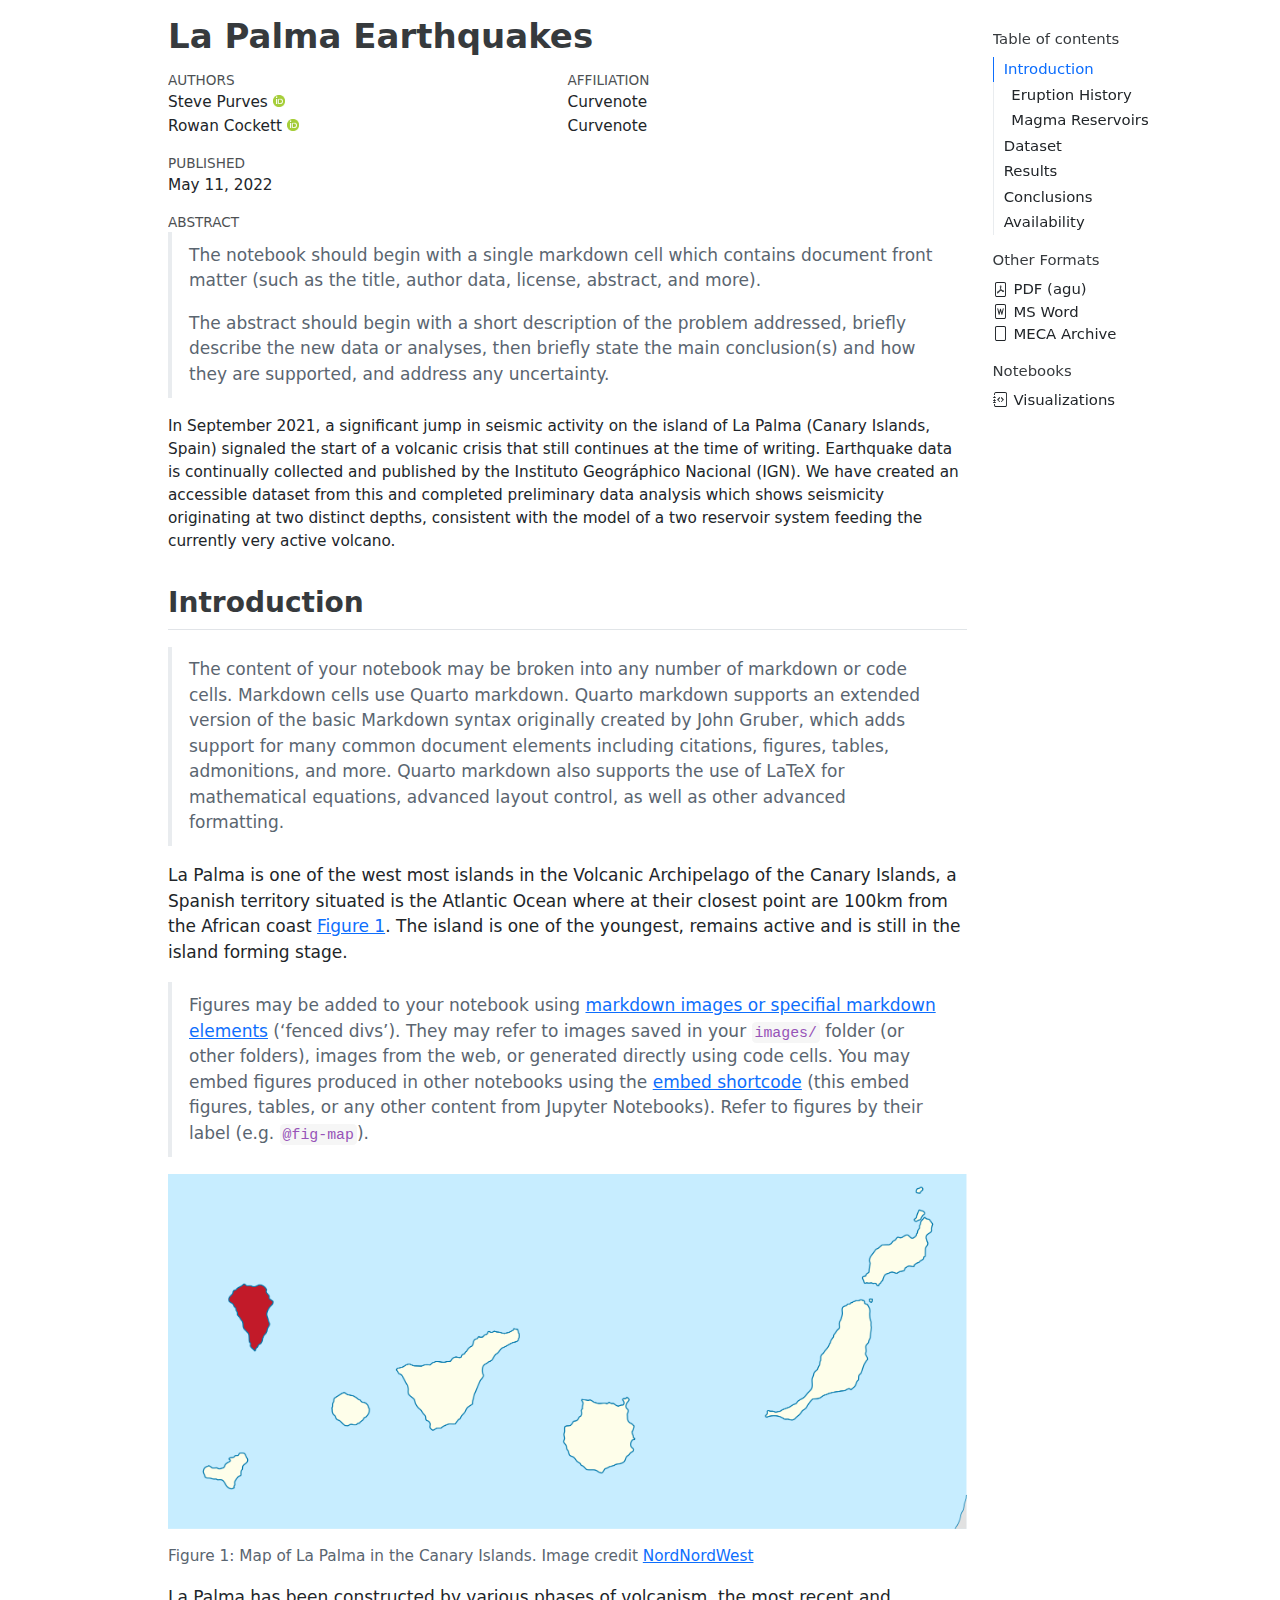
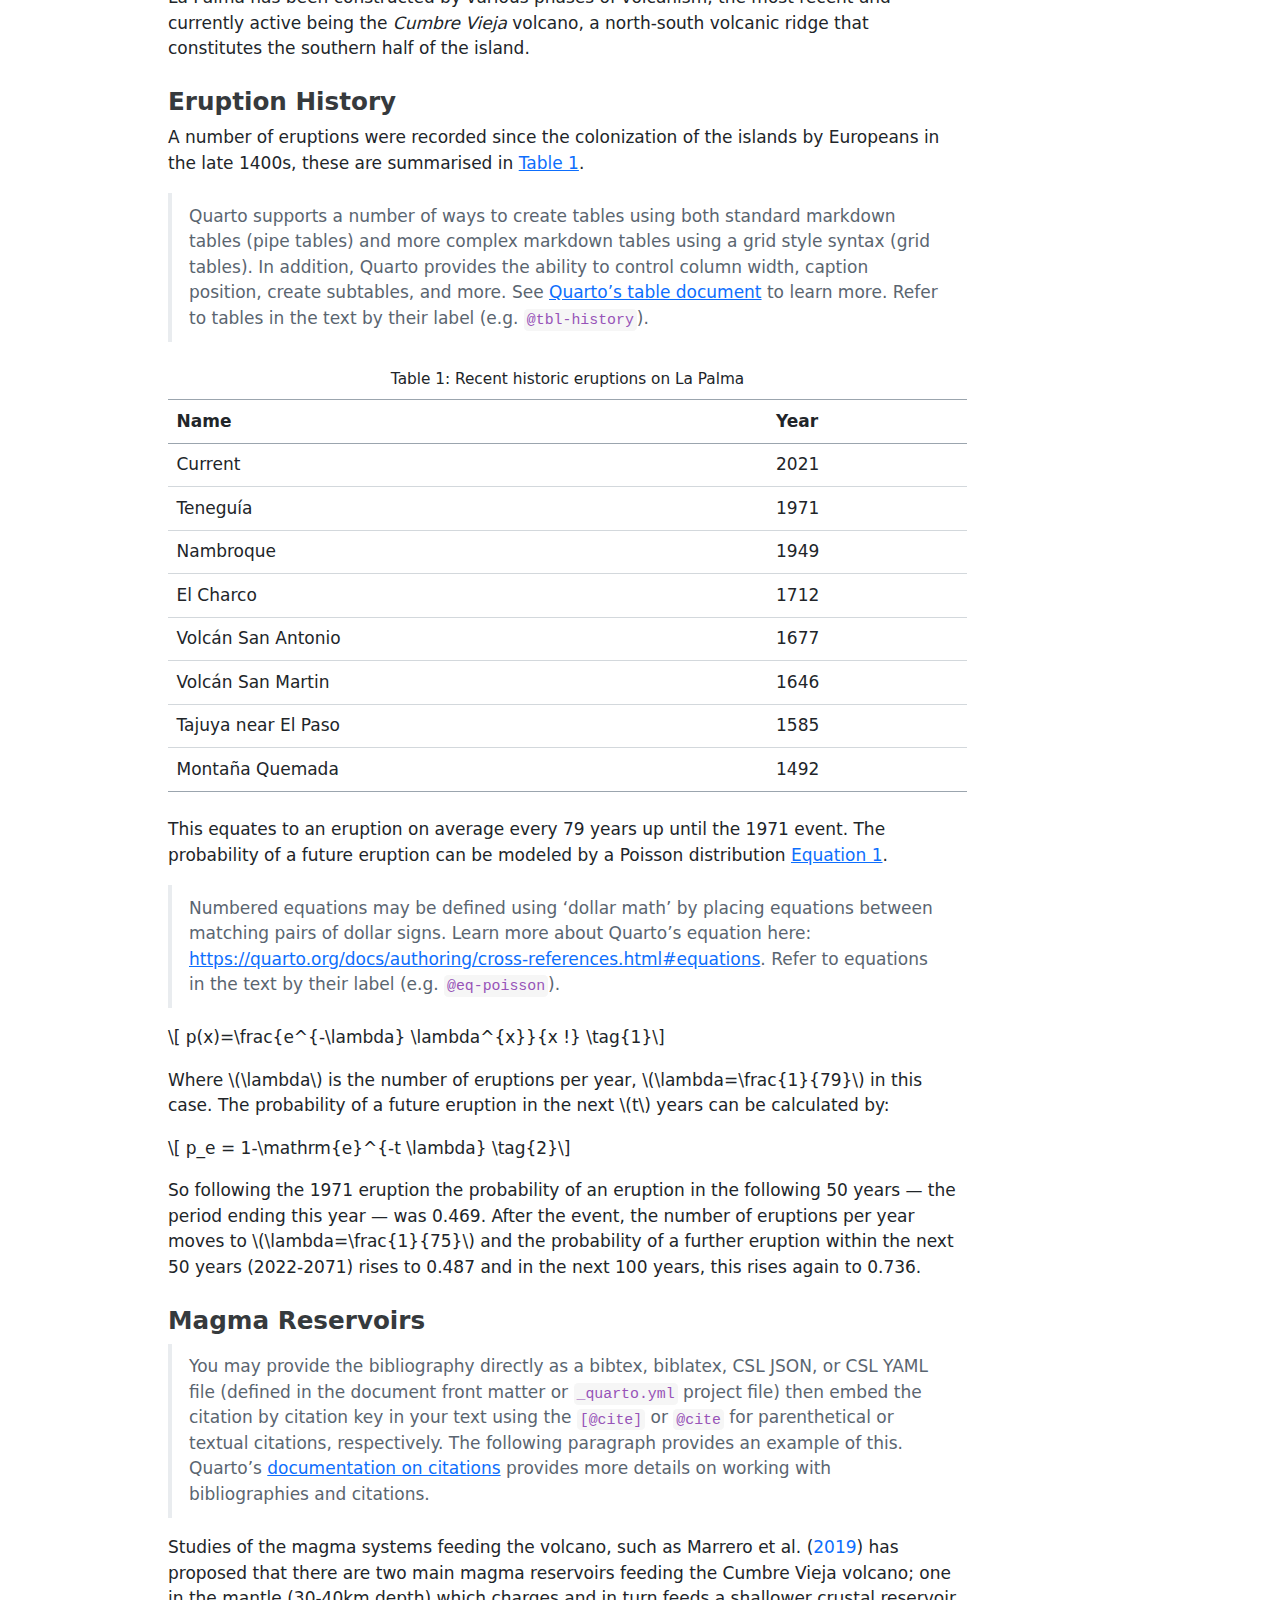
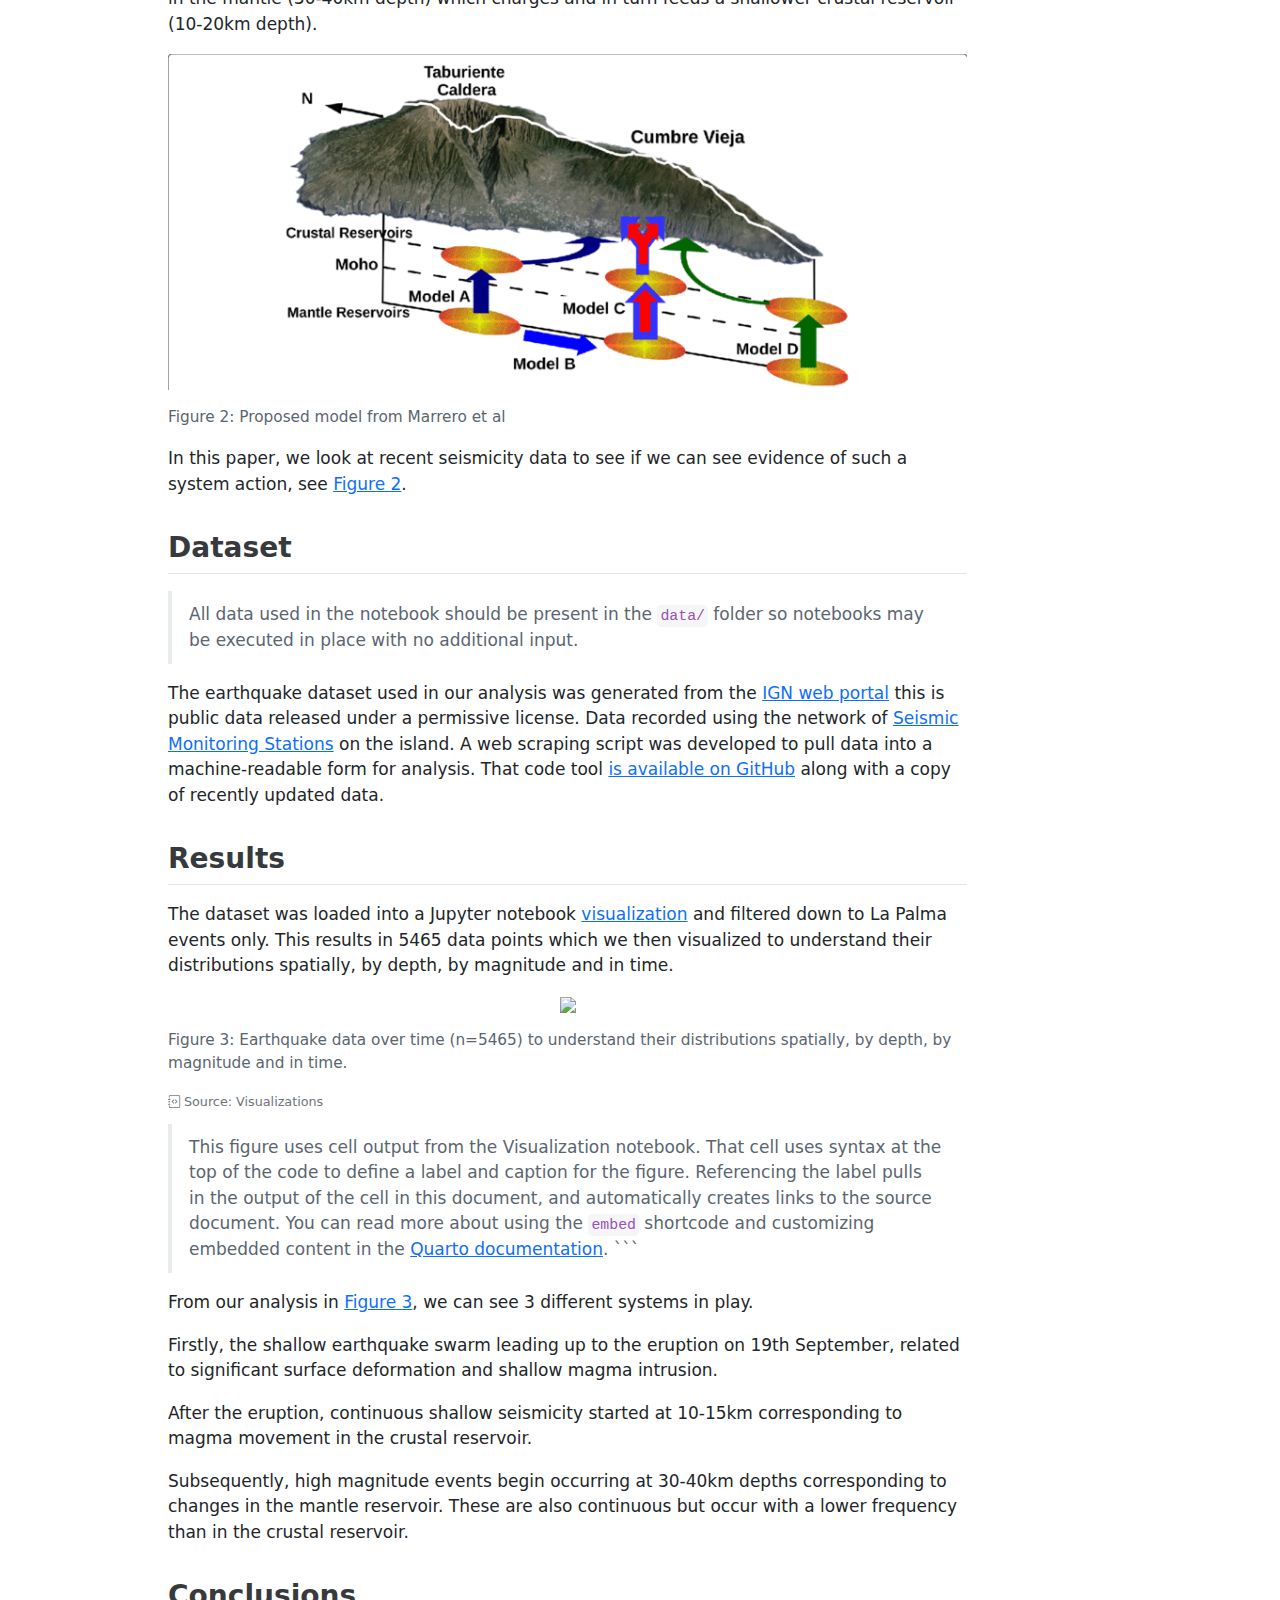
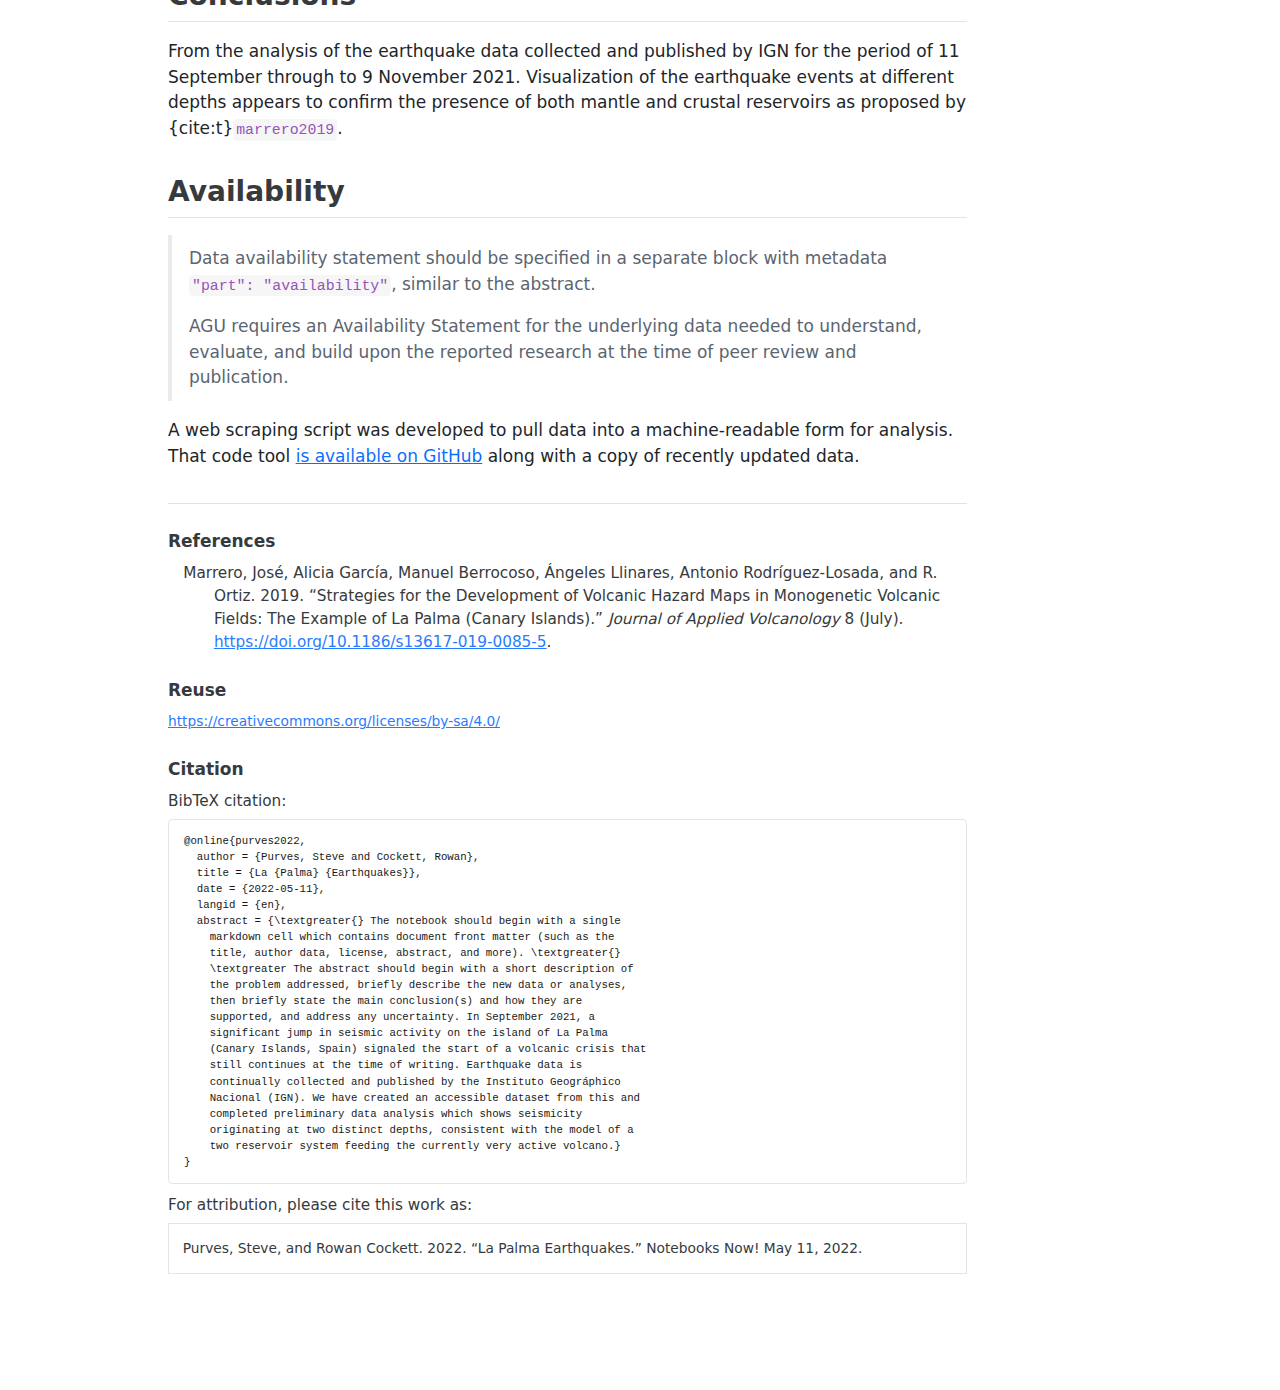
==== article.html @ 57ea0cfd "Built site for gh-pages" ====
<!DOCTYPE html>
<html xmlns="http://www.w3.org/1999/xhtml" lang="en" xml:lang="en"><head>

<meta charset="utf-8">
<meta name="generator" content="quarto-1.4.20">

<meta name="viewport" content="width=device-width, initial-scale=1.0, user-scalable=yes">

<meta name="author" content="Steve Purves">
<meta name="author" content="Rowan Cockett">
<meta name="dcterms.date" content="2022-05-11">
<meta name="keywords" content="La Palma, Earthquakes">

<title>La Palma Earthquakes</title>
<style>
code{white-space: pre-wrap;}
span.smallcaps{font-variant: small-caps;}
div.columns{display: flex; gap: min(4vw, 1.5em);}
div.column{flex: auto; overflow-x: auto;}
div.hanging-indent{margin-left: 1.5em; text-indent: -1.5em;}
ul.task-list{list-style: none;}
ul.task-list li input[type="checkbox"] {
  width: 0.8em;
  margin: 0 0.8em 0.2em -1em; /* quarto-specific, see https://github.com/quarto-dev/quarto-cli/issues/4556 */ 
  vertical-align: middle;
}
/* CSS for citations */
div.csl-bib-body { }
div.csl-entry {
  clear: both;
}
.hanging-indent div.csl-entry {
  margin-left:2em;
  text-indent:-2em;
}
div.csl-left-margin {
  min-width:2em;
  float:left;
}
div.csl-right-inline {
  margin-left:2em;
  padding-left:1em;
}
div.csl-indent {
  margin-left: 2em;
}</style>


<script src="article_files/libs/clipboard/clipboard.min.js"></script>
<script src="article_files/libs/quarto-html/quarto.js"></script>
<script src="article_files/libs/quarto-html/popper.min.js"></script>
<script src="article_files/libs/quarto-html/tippy.umd.min.js"></script>
<script src="article_files/libs/quarto-html/anchor.min.js"></script>
<link href="article_files/libs/quarto-html/tippy.css" rel="stylesheet">
<link href="article_files/libs/quarto-html/quarto-syntax-highlighting.css" rel="stylesheet" id="quarto-text-highlighting-styles">
<script src="article_files/libs/bootstrap/bootstrap.min.js"></script>
<link href="article_files/libs/bootstrap/bootstrap-icons.css" rel="stylesheet">
<link href="article_files/libs/bootstrap/bootstrap.min.css" rel="stylesheet" id="quarto-bootstrap" data-mode="light">
<script async="" src="https://hypothes.is/embed.js"></script>
<script src="https://cdnjs.cloudflare.com/ajax/libs/require.js/2.3.6/require.min.js" integrity="sha512-c3Nl8+7g4LMSTdrm621y7kf9v3SDPnhxLNhcjFJbKECVnmZHTdo+IRO05sNLTH/D3vA6u1X32ehoLC7WFVdheg==" crossorigin="anonymous"></script>
<script src="https://cdnjs.cloudflare.com/ajax/libs/jquery/3.5.1/jquery.min.js" integrity="sha512-bLT0Qm9VnAYZDflyKcBaQ2gg0hSYNQrJ8RilYldYQ1FxQYoCLtUjuuRuZo+fjqhx/qtq/1itJ0C2ejDxltZVFg==" crossorigin="anonymous"></script>
<script type="application/javascript">define('jquery', [],function() {return window.jQuery;})</script>

  <script src="https://polyfill.io/v3/polyfill.min.js?features=es6"></script>
  <script src="https://cdn.jsdelivr.net/npm/mathjax@3/es5/tex-chtml-full.js" type="text/javascript"></script>

</head>

<body>

<div id="quarto-content" class="page-columns page-rows-contents page-layout-article">
<div id="quarto-margin-sidebar" class="sidebar margin-sidebar">
  <nav id="TOC" role="doc-toc" class="toc-active">
    <h2 id="toc-title">Table of contents</h2>
   
  <ul>
  <li><a href="#introduction" id="toc-introduction" class="nav-link active" data-scroll-target="#introduction">Introduction</a>
  <ul class="collapse">
  <li><a href="#eruption-history" id="toc-eruption-history" class="nav-link" data-scroll-target="#eruption-history">Eruption History</a></li>
  <li><a href="#magma-reservoirs" id="toc-magma-reservoirs" class="nav-link" data-scroll-target="#magma-reservoirs">Magma Reservoirs</a></li>
  </ul></li>
  <li><a href="#dataset" id="toc-dataset" class="nav-link" data-scroll-target="#dataset">Dataset</a></li>
  <li><a href="#results" id="toc-results" class="nav-link" data-scroll-target="#results">Results</a></li>
  <li><a href="#conclusions" id="toc-conclusions" class="nav-link" data-scroll-target="#conclusions">Conclusions</a></li>
  <li><a href="#availability" id="toc-availability" class="nav-link" data-scroll-target="#availability">Availability</a></li>
  </ul>
<div class="quarto-alternate-formats"><h2>Other Formats</h2><ul><li><a href="article.pdf"><i class="bi bi-file-pdf"></i>PDF (agu)</a></li><li><a href="article.docx"><i class="bi bi-file-word"></i>MS Word</a></li><li><a href="article-meca.zip"><i class="bi bi-file"></i>MECA Archive</a></li></ul></div><div class="quarto-alternate-notebooks"><h2>Notebooks</h2><ul><li><a href="notebooks/visualization-figure-creation-seaborn.ipynb.html"><i class="bi bi-journal-code"></i>Visualizations</a></li></ul></div></nav>
</div>
<main class="content" id="quarto-document-content">

<header id="title-block-header" class="quarto-title-block default">
<div class="quarto-title">
<h1 class="title">La Palma Earthquakes</h1>
</div>


<div class="quarto-title-meta-author">
  <div class="quarto-title-meta-heading">Authors</div>
  <div class="quarto-title-meta-heading">Affiliation</div>
  
    <div class="quarto-title-meta-contents">
    <p class="author">Steve Purves <a href="https://orcid.org/0000-0002-0760-5497" class="quarto-title-author-orcid"> <img src="[data-uri]"></a></p>
  </div>
    <div class="quarto-title-meta-contents">
        <p class="affiliation">
            Curvenote
          </p>
      </div>
      <div class="quarto-title-meta-contents">
    <p class="author">Rowan Cockett <a href="https://orcid.org/0000-0002-7859-8394" class="quarto-title-author-orcid"> <img src="[data-uri]"></a></p>
  </div>
    <div class="quarto-title-meta-contents">
        <p class="affiliation">
            Curvenote
          </p>
      </div>
    </div>

<div class="quarto-title-meta">

      
    <div>
    <div class="quarto-title-meta-heading">Published</div>
    <div class="quarto-title-meta-contents">
      <p class="date">May 11, 2022</p>
    </div>
  </div>
  
    
  </div>
  
<div>
  <div class="abstract">
    <div class="abstract-title">Abstract</div>
    <blockquote class="blockquote">
    <p>The notebook should begin with a single markdown cell which contains document front matter (such as the title, author data, license, abstract, and more).</p>
    <p>The abstract should begin with a short description of the problem addressed, briefly describe the new data or analyses, then briefly state the main conclusion(s) and how they are supported, and address any uncertainty.</p>
    </blockquote>
    <p>In September 2021, a significant jump in seismic activity on the island of La Palma (Canary Islands, Spain) signaled the start of a volcanic crisis that still continues at the time of writing. Earthquake data is continually collected and published by the Instituto Geográphico Nacional (IGN). We have created an accessible dataset from this and completed preliminary data analysis which shows seismicity originating at two distinct depths, consistent with the model of a two reservoir system feeding the currently very active volcano.</p>
  </div>
</div>

</header>

<section id="introduction" class="level2">
<h2 class="anchored" data-anchor-id="introduction">Introduction</h2>
<blockquote class="blockquote">
<p>The content of your notebook may be broken into any number of markdown or code cells. Markdown cells use Quarto markdown. Quarto markdown supports an extended version of the basic Markdown syntax originally created by John Gruber, which adds support for many common document elements including citations, figures, tables, admonitions, and more. Quarto markdown also supports the use of LaTeX for mathematical equations, advanced layout control, as well as other advanced formatting.</p>
</blockquote>
<p>La Palma is one of the west most islands in the Volcanic Archipelago of the Canary Islands, a Spanish territory situated is the Atlantic Ocean where at their closest point are 100km from the African coast <a href="#fig-map" class="quarto-xref">Figure&nbsp;1</a>. The island is one of the youngest, remains active and is still in the island forming stage.</p>
<blockquote class="blockquote">
<p>Figures may be added to your notebook using <a href="https://quarto.org/docs/authoring/figures.html">markdown images or specifial markdown elements</a> (‘fenced divs’). They may refer to images saved in your <code>images/</code> folder (or other folders), images from the web, or generated directly using code cells. You may embed figures produced in other notebooks using the <a href="https://quarto.org/docs/authoring/notebook-embed.html">embed shortcode</a> (this embed figures, tables, or any other content from Jupyter Notebooks). Refer to figures by their label (e.g.&nbsp;<code>@fig-map</code>).</p>
</blockquote>
<div id="fig-map" class="quarto-figure quarto-figure-center anchored">
<figure class="figure">
<p><img src="images/la-palma-map.png" class="img-fluid figure-img" style="width:100.0%" data-align="center"></p>
<figcaption class="figure-caption">Figure&nbsp;1: Map of La Palma in the Canary Islands. Image credit <a href="https://commons.wikimedia.org/w/index.php?curid=76638603">NordNordWest</a></figcaption>
</figure>
</div>
<p>La Palma has been constructed by various phases of volcanism, the most recent and currently active being the <em>Cumbre Vieja</em> volcano, a north-south volcanic ridge that constitutes the southern half of the island.</p>
<section id="eruption-history" class="level3">
<h3 class="anchored" data-anchor-id="eruption-history">Eruption History</h3>
<p>A number of eruptions were recorded since the colonization of the islands by Europeans in the late 1400s, these are summarised in <a href="#tbl-history" class="quarto-xref">Table&nbsp;1</a>.</p>
<blockquote class="blockquote">
<p>Quarto supports a number of ways to create tables using both standard markdown tables (pipe tables) and more complex markdown tables using a grid style syntax (grid tables). In addition, Quarto provides the ability to control column width, caption position, create subtables, and more. See <a href="https://quarto.org/docs/authoring/tables.html">Quarto’s table document</a> to learn more. Refer to tables in the text by their label (e.g.&nbsp;<code>@tbl-history</code>).</p>
</blockquote>
<div id="tbl-history" class="anchored">
<table class="table">
<caption>Table&nbsp;1: Recent historic eruptions on La Palma</caption>
<thead>
<tr class="header">
<th>Name</th>
<th>Year</th>
</tr>
</thead>
<tbody>
<tr class="odd">
<td>Current</td>
<td>2021</td>
</tr>
<tr class="even">
<td>Teneguía</td>
<td>1971</td>
</tr>
<tr class="odd">
<td>Nambroque</td>
<td>1949</td>
</tr>
<tr class="even">
<td>El Charco</td>
<td>1712</td>
</tr>
<tr class="odd">
<td>Volcán San Antonio</td>
<td>1677</td>
</tr>
<tr class="even">
<td>Volcán San Martin</td>
<td>1646</td>
</tr>
<tr class="odd">
<td>Tajuya near El Paso</td>
<td>1585</td>
</tr>
<tr class="even">
<td>Montaña Quemada</td>
<td>1492</td>
</tr>
</tbody>
</table>
</div>
<p>This equates to an eruption on average every 79 years up until the 1971 event. The probability of a future eruption can be modeled by a Poisson distribution <a href="#eq-poisson" class="quarto-xref">Equation&nbsp;1</a>.</p>
<blockquote class="blockquote">
<p>Numbered equations may be defined using ‘dollar math’ by placing equations between matching pairs of dollar signs. Learn more about Quarto’s equation here: <a href="https://quarto.org/docs/authoring/cross-references.html#equations">https://quarto.org/docs/authoring/cross-references.html#equations</a>. Refer to equations in the text by their label (e.g.&nbsp;<code>@eq-poisson</code>).</p>
</blockquote>
<p><span id="eq-poisson"><span class="math display">\[
p(x)=\frac{e^{-\lambda} \lambda^{x}}{x !}
\tag{1}\]</span></span></p>
<p>Where <span class="math inline">\(\lambda\)</span> is the number of eruptions per year, <span class="math inline">\(\lambda=\frac{1}{79}\)</span> in this case. The probability of a future eruption in the next <span class="math inline">\(t\)</span> years can be calculated by:</p>
<p><span id="eq-probability"><span class="math display">\[
p_e = 1-\mathrm{e}^{-t \lambda}
\tag{2}\]</span></span></p>
<p>So following the 1971 eruption the probability of an eruption in the following 50 years — the period ending this year — was 0.469. After the event, the number of eruptions per year moves to <span class="math inline">\(\lambda=\frac{1}{75}\)</span> and the probability of a further eruption within the next 50 years (2022-2071) rises to 0.487 and in the next 100 years, this rises again to 0.736.</p>
</section>
<section id="magma-reservoirs" class="level3">
<h3 class="anchored" data-anchor-id="magma-reservoirs">Magma Reservoirs</h3>
<blockquote class="blockquote">
<p>You may provide the bibliography directly as a bibtex, biblatex, CSL JSON, or CSL YAML file (defined in the document front matter or <code>_quarto.yml</code> project file) then embed the citation by citation key in your text using the <code>[@cite]</code> or <code>@cite</code> for parenthetical or textual citations, respectively. The following paragraph provides an example of this. Quarto’s <a href="https://quarto.org/docs/authoring/footnotes-and-citations.html">documentation on citations</a> provides more details on working with bibliographies and citations.</p>
</blockquote>
<p>Studies of the magma systems feeding the volcano, such as <span class="citation" data-cites="marrero2019">Marrero et al. (<a href="#ref-marrero2019" role="doc-biblioref">2019</a>)</span> has proposed that there are two main magma reservoirs feeding the Cumbre Vieja volcano; one in the mantle (30-40km depth) which charges and in turn feeds a shallower crustal reservoir (10-20km depth).</p>
<div id="fig-reservoirs" class="quarto-figure quarto-figure-center anchored">
<figure class="figure">
<p><img src="images/reservoirs.png" class="img-fluid figure-img" style="width:100.0%" data-align="center"></p>
<figcaption class="figure-caption">Figure&nbsp;2: Proposed model from Marrero et al</figcaption>
</figure>
</div>
<p>In this paper, we look at recent seismicity data to see if we can see evidence of such a system action, see <a href="#fig-reservoirs" class="quarto-xref">Figure&nbsp;2</a>.</p>
</section>
</section>
<section id="dataset" class="level2">
<h2 class="anchored" data-anchor-id="dataset">Dataset</h2>
<blockquote class="blockquote">
<p>All data used in the notebook should be present in the <code>data/</code> folder so notebooks may be executed in place with no additional input.</p>
</blockquote>
<p>The earthquake dataset used in our analysis was generated from the <a href="https://www.ign.es/web/resources/volcanologia/tproximos/canarias.html">IGN web portal</a> this is public data released under a permissive license. Data recorded using the network of <a href="#stations">Seismic Monitoring Stations</a> on the island. A web scraping script was developed to pull data into a machine-readable form for analysis. That code tool <a href="https://github.com/stevejpurves/ign-earthquake-data">is available on GitHub</a> along with a copy of recently updated data.</p>
</section>
<section id="results" class="level2">
<h2 class="anchored" data-anchor-id="results">Results</h2>
<p>The dataset was loaded into a Jupyter notebook <a href="./notebooks/visualization-figure-creation-seaborn.ipynb">visualization</a> and filtered down to La Palma events only. This results in 5465 data points which we then visualized to understand their distributions spatially, by depth, by magnitude and in time.</p>
<div class="quarto-embed-nb-cell">
<div id="cell-fig-timeline" class="cell" data-execution_count="6">
<div class="cell-output cell-output-display">
<div id="fig-timeline" class="quarto-figure quarto-figure-center anchored">
<figure class="figure">
<p><img src="article_files/figure-html/fig-timeline-output-1.png" class="img-fluid figure-img"></p>
<figcaption class="figure-caption">Figure&nbsp;3: Earthquake data over time (n=5465) to understand their distributions spatially, by depth, by magnitude and in time.</figcaption>
</figure>
</div>
</div>
</div>
<a class="quarto-notebook-link" id="nblink-1" href="notebooks/visualization-figure-creation-seaborn.ipynb.html#cell-fig-timeline">Source: Visualizations</a></div>
<blockquote class="blockquote">
<p>This figure uses cell output from the Visualization notebook. That cell uses syntax at the top of the code to define a label and caption for the figure. Referencing the label pulls in the output of the cell in this document, and automatically creates links to the source document. You can read more about using the <code>embed</code> shortcode and customizing embedded content in the <a href="https://quarto.org/docs/authoring/notebook-embed.html">Quarto documentation</a>. ```</p>
</blockquote>
<p>From our analysis in <a href="#fig-timeline" class="quarto-xref">Figure&nbsp;3</a>, we can see 3 different systems in play.</p>
<p>Firstly, the shallow earthquake swarm leading up to the eruption on 19th September, related to significant surface deformation and shallow magma intrusion.</p>
<p>After the eruption, continuous shallow seismicity started at 10-15km corresponding to magma movement in the crustal reservoir.</p>
<p>Subsequently, high magnitude events begin occurring at 30-40km depths corresponding to changes in the mantle reservoir. These are also continuous but occur with a lower frequency than in the crustal reservoir.</p>
</section>
<section id="conclusions" class="level2">
<h2 class="anchored" data-anchor-id="conclusions">Conclusions</h2>
<p>From the analysis of the earthquake data collected and published by IGN for the period of 11 September through to 9 November 2021. Visualization of the earthquake events at different depths appears to confirm the presence of both mantle and crustal reservoirs as proposed by {cite:t}<code>marrero2019</code>.</p>
</section>
<section id="availability" class="level2 unnumbered">
<h2 class="unnumbered anchored" data-anchor-id="availability">Availability</h2>
<blockquote class="blockquote">
<p>Data availability statement should be specified in a separate block with metadata <code>"part": "availability"</code>, similar to the abstract.</p>
<p>AGU requires an Availability Statement for the underlying data needed to understand, evaluate, and build upon the reported research at the time of peer review and publication.</p>
</blockquote>
<p>A web scraping script was developed to pull data into a machine-readable form for analysis. That code tool <a href="https://github.com/stevejpurves/ign-earthquake-data">is available on GitHub</a> along with a copy of recently updated data.</p>

</section>

<div id="quarto-appendix" class="default"><section class="quarto-appendix-contents" role="doc-bibliography"><h2 class="anchored quarto-appendix-heading">References</h2><div id="refs" class="references csl-bib-body hanging-indent" role="list">
<div id="ref-marrero2019" class="csl-entry" role="listitem">
Marrero, José, Alicia García, Manuel Berrocoso, Ángeles Llinares, Antonio Rodríguez-Losada, and R. Ortiz. 2019. <span>“Strategies for the Development of Volcanic Hazard Maps in Monogenetic Volcanic Fields: The Example of <span>La</span> <span>Palma</span> (<span>Canary</span> <span>Islands</span>).”</span> <em>Journal of Applied Volcanology</em> 8 (July). <a href="https://doi.org/10.1186/s13617-019-0085-5">https://doi.org/10.1186/s13617-019-0085-5</a>.
</div>
</div></section><section class="quarto-appendix-contents"><h2 class="anchored quarto-appendix-heading">Reuse</h2><div id="quarto-reuse" class="quarto-appendix-contents"><div><a rel="license" href="https://creativecommons.org/licenses/by-sa/4.0/">https://creativecommons.org/licenses/by-sa/4.0/</a></div></div></section><section class="quarto-appendix-contents"><h2 class="anchored quarto-appendix-heading">Citation</h2><div><div class="quarto-appendix-secondary-label">BibTeX citation:</div><pre class="sourceCode code-with-copy quarto-appendix-bibtex"><code class="sourceCode bibtex">@online{purves2022,
  author = {Purves, Steve and Cockett, Rowan},
  title = {La {Palma} {Earthquakes}},
  date = {2022-05-11},
  langid = {en},
  abstract = {\textgreater{} The notebook should begin with a single
    markdown cell which contains document front matter (such as the
    title, author data, license, abstract, and more). \textgreater{}
    \textgreater The abstract should begin with a short description of
    the problem addressed, briefly describe the new data or analyses,
    then briefly state the main conclusion(s) and how they are
    supported, and address any uncertainty. In September 2021, a
    significant jump in seismic activity on the island of La Palma
    (Canary Islands, Spain) signaled the start of a volcanic crisis that
    still continues at the time of writing. Earthquake data is
    continually collected and published by the Instituto Geográphico
    Nacional (IGN). We have created an accessible dataset from this and
    completed preliminary data analysis which shows seismicity
    originating at two distinct depths, consistent with the model of a
    two reservoir system feeding the currently very active volcano.}
}
</code><button title="Copy to Clipboard" class="code-copy-button"><i class="bi"></i></button></pre><div class="quarto-appendix-secondary-label">For attribution, please cite this work as:</div><div id="ref-purves2022" class="csl-entry quarto-appendix-citeas" role="listitem">
Purves, Steve, and Rowan Cockett. 2022. <span>“La Palma
Earthquakes.”</span> Notebooks Now! May 11, 2022.
</div></div></section></div></main>
<!-- /main column -->
<script id="quarto-html-after-body" type="application/javascript">
window.document.addEventListener("DOMContentLoaded", function (event) {
  const toggleBodyColorMode = (bsSheetEl) => {
    const mode = bsSheetEl.getAttribute("data-mode");
    const bodyEl = window.document.querySelector("body");
    if (mode === "dark") {
      bodyEl.classList.add("quarto-dark");
      bodyEl.classList.remove("quarto-light");
    } else {
      bodyEl.classList.add("quarto-light");
      bodyEl.classList.remove("quarto-dark");
    }
  }
  const toggleBodyColorPrimary = () => {
    const bsSheetEl = window.document.querySelector("link#quarto-bootstrap");
    if (bsSheetEl) {
      toggleBodyColorMode(bsSheetEl);
    }
  }
  toggleBodyColorPrimary();  
  const icon = "";
  const anchorJS = new window.AnchorJS();
  anchorJS.options = {
    placement: 'right',
    icon: icon
  };
  anchorJS.add('.anchored');
  const isCodeAnnotation = (el) => {
    for (const clz of el.classList) {
      if (clz.startsWith('code-annotation-')) {                     
        return true;
      }
    }
    return false;
  }
  const clipboard = new window.ClipboardJS('.code-copy-button', {
    text: function(trigger) {
      const codeEl = trigger.previousElementSibling.cloneNode(true);
      for (const childEl of codeEl.children) {
        if (isCodeAnnotation(childEl)) {
          childEl.remove();
        }
      }
      return codeEl.innerText;
    }
  });
  clipboard.on('success', function(e) {
    // button target
    const button = e.trigger;
    // don't keep focus
    button.blur();
    // flash "checked"
    button.classList.add('code-copy-button-checked');
    var currentTitle = button.getAttribute("title");
    button.setAttribute("title", "Copied!");
    let tooltip;
    if (window.bootstrap) {
      button.setAttribute("data-bs-toggle", "tooltip");
      button.setAttribute("data-bs-placement", "left");
      button.setAttribute("data-bs-title", "Copied!");
      tooltip = new bootstrap.Tooltip(button, 
        { trigger: "manual", 
          customClass: "code-copy-button-tooltip",
          offset: [0, -8]});
      tooltip.show();    
    }
    setTimeout(function() {
      if (tooltip) {
        tooltip.hide();
        button.removeAttribute("data-bs-title");
        button.removeAttribute("data-bs-toggle");
        button.removeAttribute("data-bs-placement");
      }
      button.setAttribute("title", currentTitle);
      button.classList.remove('code-copy-button-checked');
    }, 1000);
    // clear code selection
    e.clearSelection();
  });
  function tippyHover(el, contentFn) {
    const config = {
      allowHTML: true,
      content: contentFn,
      maxWidth: 500,
      delay: 100,
      arrow: false,
      appendTo: function(el) {
          return el.parentElement;
      },
      interactive: true,
      interactiveBorder: 10,
      theme: 'quarto',
      placement: 'bottom-start'
    };
    window.tippy(el, config); 
  }
  const noterefs = window.document.querySelectorAll('a[role="doc-noteref"]');
  for (var i=0; i<noterefs.length; i++) {
    const ref = noterefs[i];
    tippyHover(ref, function() {
      // use id or data attribute instead here
      let href = ref.getAttribute('data-footnote-href') || ref.getAttribute('href');
      try { href = new URL(href).hash; } catch {}
      const id = href.replace(/^#\/?/, "");
      const note = window.document.getElementById(id);
      return note.innerHTML;
    });
  }
  const xrefs = window.document.querySelectorAll('a.quarto-xref');
  for (var i=0; i<xrefs.length; i++) {
    const xref = xrefs[i];
    tippyHover(xref, function() {
      let href = xref.getAttribute('href');
      try { href = new URL(href).hash; } catch {}
      const id = href.replace(/^#\/?/, "");
      const note = window.document.getElementById(id);
      if (id.startsWith('sec-')) {
        // Special case sections, only their first couple elements
        const container = document.createElement("div");
        if (note.children.length > 2) {
          for (let i = 0; i < 2; i++) {
            container.appendChild(note.children[i].cloneNode(true));
          }
          return container.innerHTML
        } else {
          return note.innerHTML;
        }
      } else {
        return note.innerHTML;
      }
    });
  }
      let selectedAnnoteEl;
      const selectorForAnnotation = ( cell, annotation) => {
        let cellAttr = 'data-code-cell="' + cell + '"';
        let lineAttr = 'data-code-annotation="' +  annotation + '"';
        const selector = 'span[' + cellAttr + '][' + lineAttr + ']';
        return selector;
      }
      const selectCodeLines = (annoteEl) => {
        const doc = window.document;
        const targetCell = annoteEl.getAttribute("data-target-cell");
        const targetAnnotation = annoteEl.getAttribute("data-target-annotation");
        const annoteSpan = window.document.querySelector(selectorForAnnotation(targetCell, targetAnnotation));
        const lines = annoteSpan.getAttribute("data-code-lines").split(",");
        const lineIds = lines.map((line) => {
          return targetCell + "-" + line;
        })
        let top = null;
        let height = null;
        let parent = null;
        if (lineIds.length > 0) {
            //compute the position of the single el (top and bottom and make a div)
            const el = window.document.getElementById(lineIds[0]);
            top = el.offsetTop;
            height = el.offsetHeight;
            parent = el.parentElement.parentElement;
          if (lineIds.length > 1) {
            const lastEl = window.document.getElementById(lineIds[lineIds.length - 1]);
            const bottom = lastEl.offsetTop + lastEl.offsetHeight;
            height = bottom - top;
          }
          if (top !== null && height !== null && parent !== null) {
            // cook up a div (if necessary) and position it 
            let div = window.document.getElementById("code-annotation-line-highlight");
            if (div === null) {
              div = window.document.createElement("div");
              div.setAttribute("id", "code-annotation-line-highlight");
              div.style.position = 'absolute';
              parent.appendChild(div);
            }
            div.style.top = top - 2 + "px";
            div.style.height = height + 4 + "px";
            let gutterDiv = window.document.getElementById("code-annotation-line-highlight-gutter");
            if (gutterDiv === null) {
              gutterDiv = window.document.createElement("div");
              gutterDiv.setAttribute("id", "code-annotation-line-highlight-gutter");
              gutterDiv.style.position = 'absolute';
              const codeCell = window.document.getElementById(targetCell);
              const gutter = codeCell.querySelector('.code-annotation-gutter');
              gutter.appendChild(gutterDiv);
            }
            gutterDiv.style.top = top - 2 + "px";
            gutterDiv.style.height = height + 4 + "px";
          }
          selectedAnnoteEl = annoteEl;
        }
      };
      const unselectCodeLines = () => {
        const elementsIds = ["code-annotation-line-highlight", "code-annotation-line-highlight-gutter"];
        elementsIds.forEach((elId) => {
          const div = window.document.getElementById(elId);
          if (div) {
            div.remove();
          }
        });
        selectedAnnoteEl = undefined;
      };
      // Attach click handler to the DT
      const annoteDls = window.document.querySelectorAll('dt[data-target-cell]');
      for (const annoteDlNode of annoteDls) {
        annoteDlNode.addEventListener('click', (event) => {
          const clickedEl = event.target;
          if (clickedEl !== selectedAnnoteEl) {
            unselectCodeLines();
            const activeEl = window.document.querySelector('dt[data-target-cell].code-annotation-active');
            if (activeEl) {
              activeEl.classList.remove('code-annotation-active');
            }
            selectCodeLines(clickedEl);
            clickedEl.classList.add('code-annotation-active');
          } else {
            // Unselect the line
            unselectCodeLines();
            clickedEl.classList.remove('code-annotation-active');
          }
        });
      }
  const findCites = (el) => {
    const parentEl = el.parentElement;
    if (parentEl) {
      const cites = parentEl.dataset.cites;
      if (cites) {
        return {
          el,
          cites: cites.split(' ')
        };
      } else {
        return findCites(el.parentElement)
      }
    } else {
      return undefined;
    }
  };
  var bibliorefs = window.document.querySelectorAll('a[role="doc-biblioref"]');
  for (var i=0; i<bibliorefs.length; i++) {
    const ref = bibliorefs[i];
    const citeInfo = findCites(ref);
    if (citeInfo) {
      tippyHover(citeInfo.el, function() {
        var popup = window.document.createElement('div');
        citeInfo.cites.forEach(function(cite) {
          var citeDiv = window.document.createElement('div');
          citeDiv.classList.add('hanging-indent');
          citeDiv.classList.add('csl-entry');
          var biblioDiv = window.document.getElementById('ref-' + cite);
          if (biblioDiv) {
            citeDiv.innerHTML = biblioDiv.innerHTML;
          }
          popup.appendChild(citeDiv);
        });
        return popup.innerHTML;
      });
    }
  }
});
</script>
</div> <!-- /content -->



</body></html>
---- article_files/libs/quarto-html/tippy.css ----
.tippy-box[data-animation=fade][data-state=hidden]{opacity:0}[data-tippy-root]{max-width:calc(100vw - 10px)}.tippy-box{position:relative;background-color:#333;color:#fff;border-radius:4px;font-size:14px;line-height:1.4;white-space:normal;outline:0;transition-property:transform,visibility,opacity}.tippy-box[data-placement^=top]>.tippy-arrow{bottom:0}.tippy-box[data-placement^=top]>.tippy-arrow:before{bottom:-7px;left:0;border-width:8px 8px 0;border-top-color:initial;transform-origin:center top}.tippy-box[data-placement^=bottom]>.tippy-arrow{top:0}.tippy-box[data-placement^=bottom]>.tippy-arrow:before{top:-7px;left:0;border-width:0 8px 8px;border-bottom-color:initial;transform-origin:center bottom}.tippy-box[data-placement^=left]>.tippy-arrow{right:0}.tippy-box[data-placement^=left]>.tippy-arrow:before{border-width:8px 0 8px 8px;border-left-color:initial;right:-7px;transform-origin:center left}.tippy-box[data-placement^=right]>.tippy-arrow{left:0}.tippy-box[data-placement^=right]>.tippy-arrow:before{left:-7px;border-width:8px 8px 8px 0;border-right-color:initial;transform-origin:center right}.tippy-box[data-inertia][data-state=visible]{transition-timing-function:cubic-bezier(.54,1.5,.38,1.11)}.tippy-arrow{width:16px;height:16px;color:#333}.tippy-arrow:before{content:"";position:absolute;border-color:transparent;border-style:solid}.tippy-content{position:relative;padding:5px 9px;z-index:1}
---- article_files/libs/quarto-html/quarto-syntax-highlighting.css ----
/* quarto syntax highlight colors */
:root {
  --quarto-hl-ot-color: #003B4F;
  --quarto-hl-at-color: #657422;
  --quarto-hl-ss-color: #20794D;
  --quarto-hl-an-color: #5E5E5E;
  --quarto-hl-fu-color: #4758AB;
  --quarto-hl-st-color: #20794D;
  --quarto-hl-cf-color: #003B4F;
  --quarto-hl-op-color: #5E5E5E;
  --quarto-hl-er-color: #AD0000;
  --quarto-hl-bn-color: #AD0000;
  --quarto-hl-al-color: #AD0000;
  --quarto-hl-va-color: #111111;
  --quarto-hl-bu-color: inherit;
  --quarto-hl-ex-color: inherit;
  --quarto-hl-pp-color: #AD0000;
  --quarto-hl-in-color: #5E5E5E;
  --quarto-hl-vs-color: #20794D;
  --quarto-hl-wa-color: #5E5E5E;
  --quarto-hl-do-color: #5E5E5E;
  --quarto-hl-im-color: #00769E;
  --quarto-hl-ch-color: #20794D;
  --quarto-hl-dt-color: #AD0000;
  --quarto-hl-fl-color: #AD0000;
  --quarto-hl-co-color: #5E5E5E;
  --quarto-hl-cv-color: #5E5E5E;
  --quarto-hl-cn-color: #8f5902;
  --quarto-hl-sc-color: #5E5E5E;
  --quarto-hl-dv-color: #AD0000;
  --quarto-hl-kw-color: #003B4F;
}

/* other quarto variables */
:root {
  --quarto-font-monospace: SFMono-Regular, Menlo, Monaco, Consolas, "Liberation Mono", "Courier New", monospace;
}

pre > code.sourceCode > span {
  color: #003B4F;
}

code span {
  color: #003B4F;
}

code.sourceCode > span {
  color: #003B4F;
}

div.sourceCode,
div.sourceCode pre.sourceCode {
  color: #003B4F;
}

code span.ot {
  color: #003B4F;
  font-style: inherit;
}

code span.at {
  color: #657422;
  font-style: inherit;
}

code span.ss {
  color: #20794D;
  font-style: inherit;
}

code span.an {
  color: #5E5E5E;
  font-style: inherit;
}

code span.fu {
  color: #4758AB;
  font-style: inherit;
}

code span.st {
  color: #20794D;
  font-style: inherit;
}

code span.cf {
  color: #003B4F;
  font-style: inherit;
}

code span.op {
  color: #5E5E5E;
  font-style: inherit;
}

code span.er {
  color: #AD0000;
  font-style: inherit;
}

code span.bn {
  color: #AD0000;
  font-style: inherit;
}

code span.al {
  color: #AD0000;
  font-style: inherit;
}

code span.va {
  color: #111111;
  font-style: inherit;
}

code span.bu {
  font-style: inherit;
}

code span.ex {
  font-style: inherit;
}

code span.pp {
  color: #AD0000;
  font-style: inherit;
}

code span.in {
  color: #5E5E5E;
  font-style: inherit;
}

code span.vs {
  color: #20794D;
  font-style: inherit;
}

code span.wa {
  color: #5E5E5E;
  font-style: italic;
}

code span.do {
  color: #5E5E5E;
  font-style: italic;
}

code span.im {
  color: #00769E;
  font-style: inherit;
}

code span.ch {
  color: #20794D;
  font-style: inherit;
}

code span.dt {
  color: #AD0000;
  font-style: inherit;
}

code span.fl {
  color: #AD0000;
  font-style: inherit;
}

code span.co {
  color: #5E5E5E;
  font-style: inherit;
}

code span.cv {
  color: #5E5E5E;
  font-style: italic;
}

code span.cn {
  color: #8f5902;
  font-style: inherit;
}

code span.sc {
  color: #5E5E5E;
  font-style: inherit;
}

code span.dv {
  color: #AD0000;
  font-style: inherit;
}

code span.kw {
  color: #003B4F;
  font-style: inherit;
}

.prevent-inlining {
  content: "</";
}

/*# sourceMappingURL=debc5d5d77c3f9108843748ff7464032.css.map */
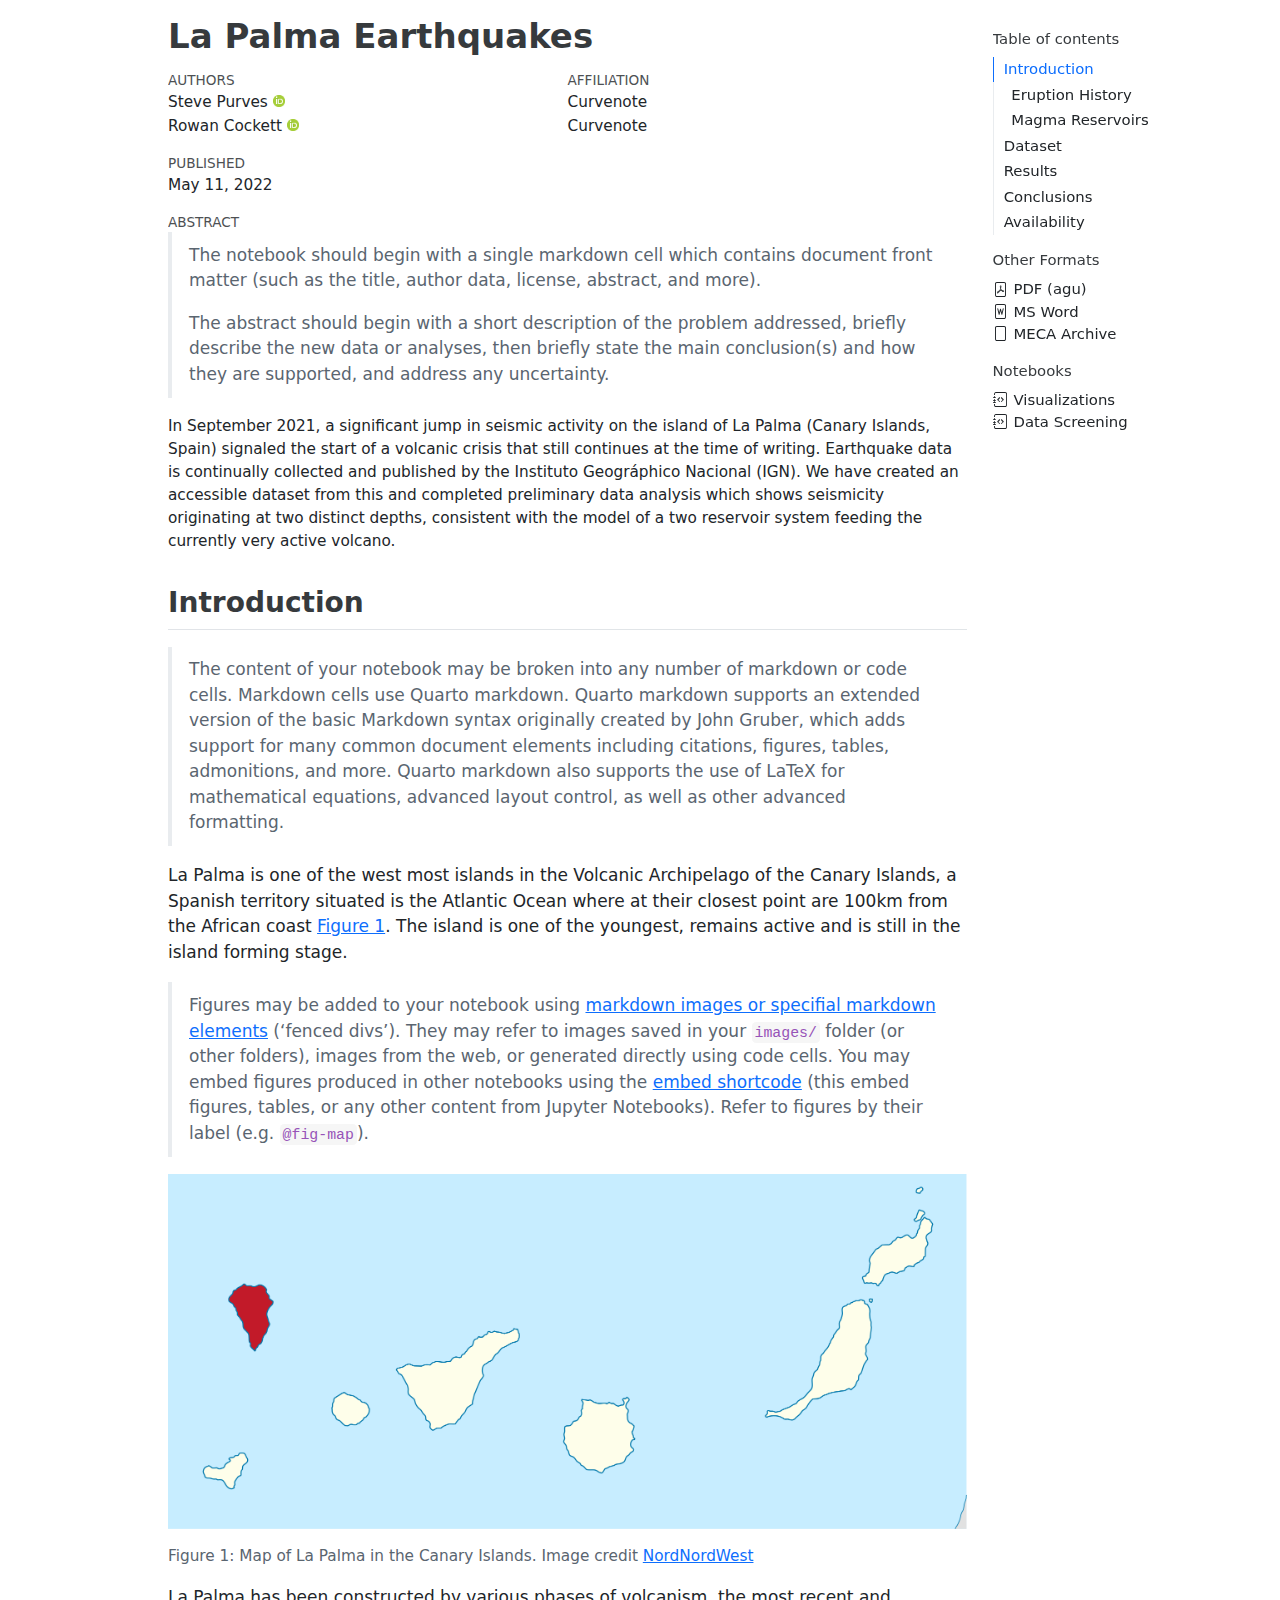
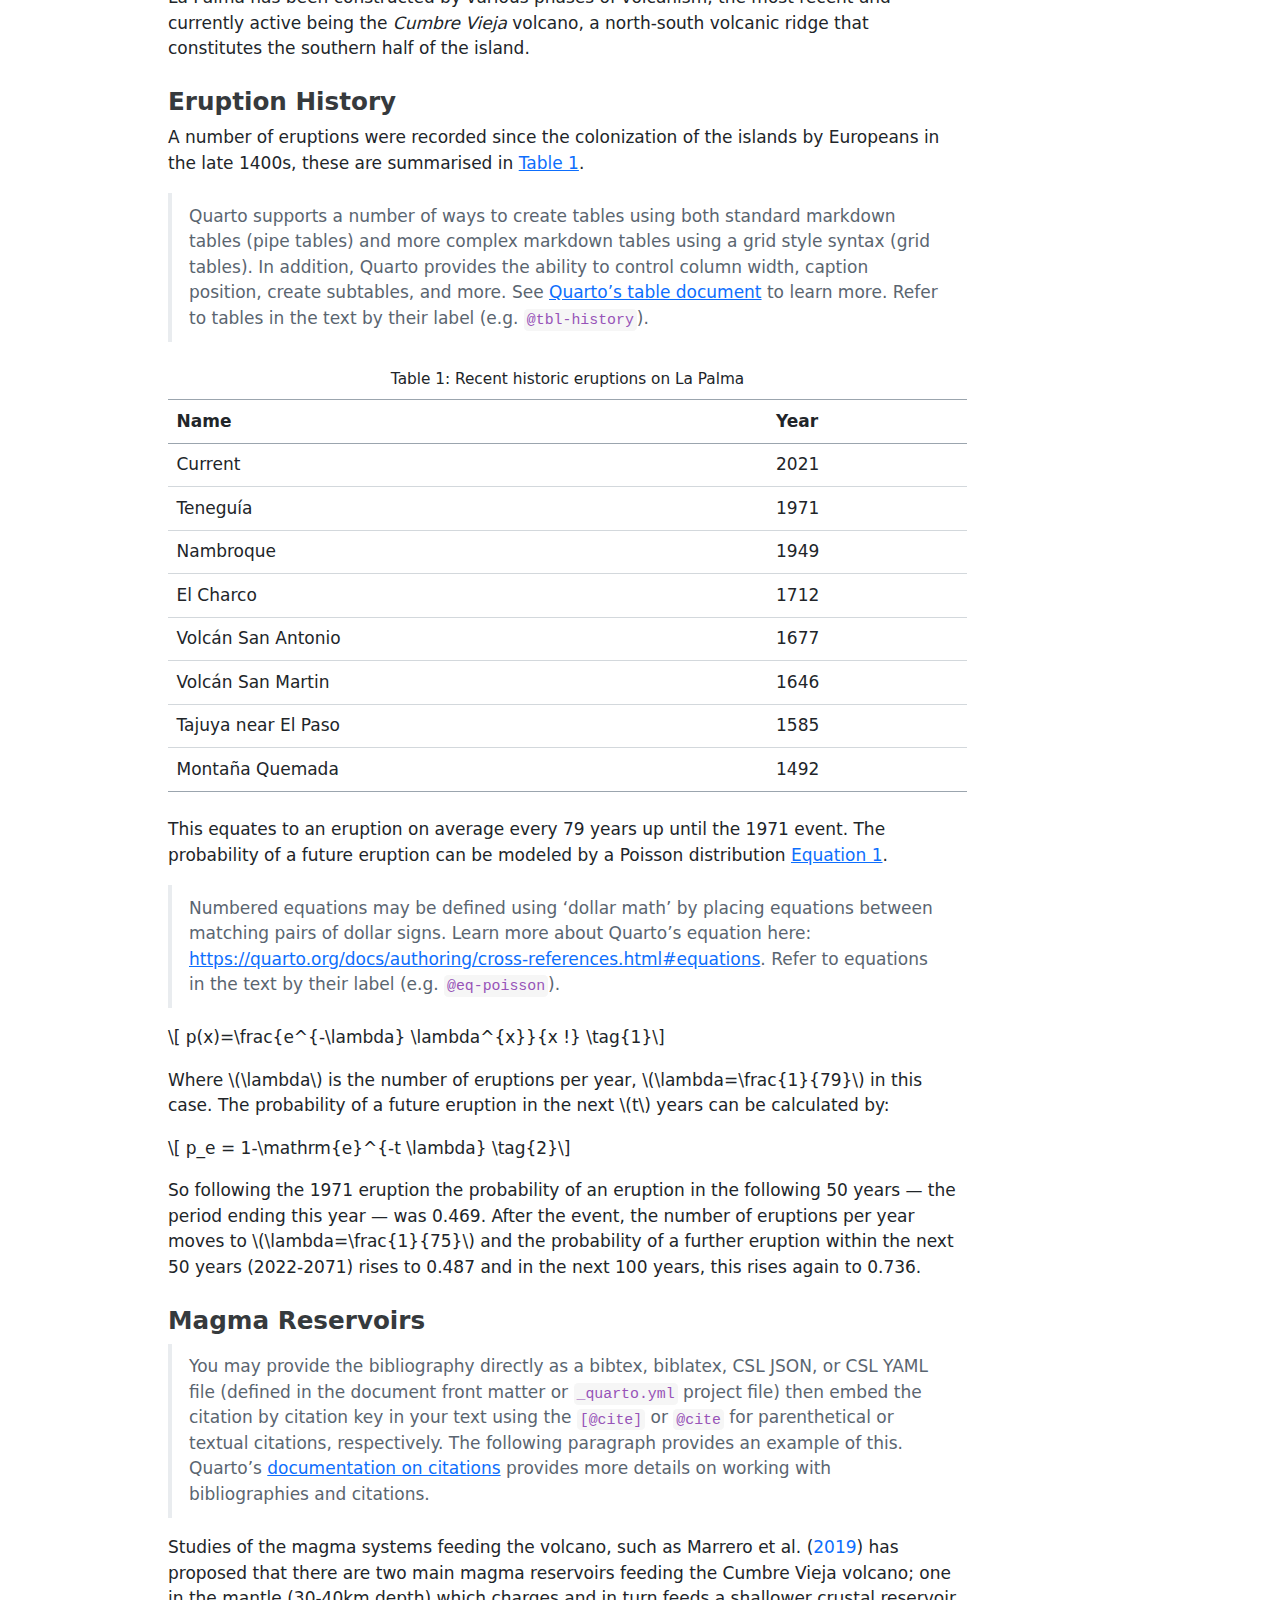
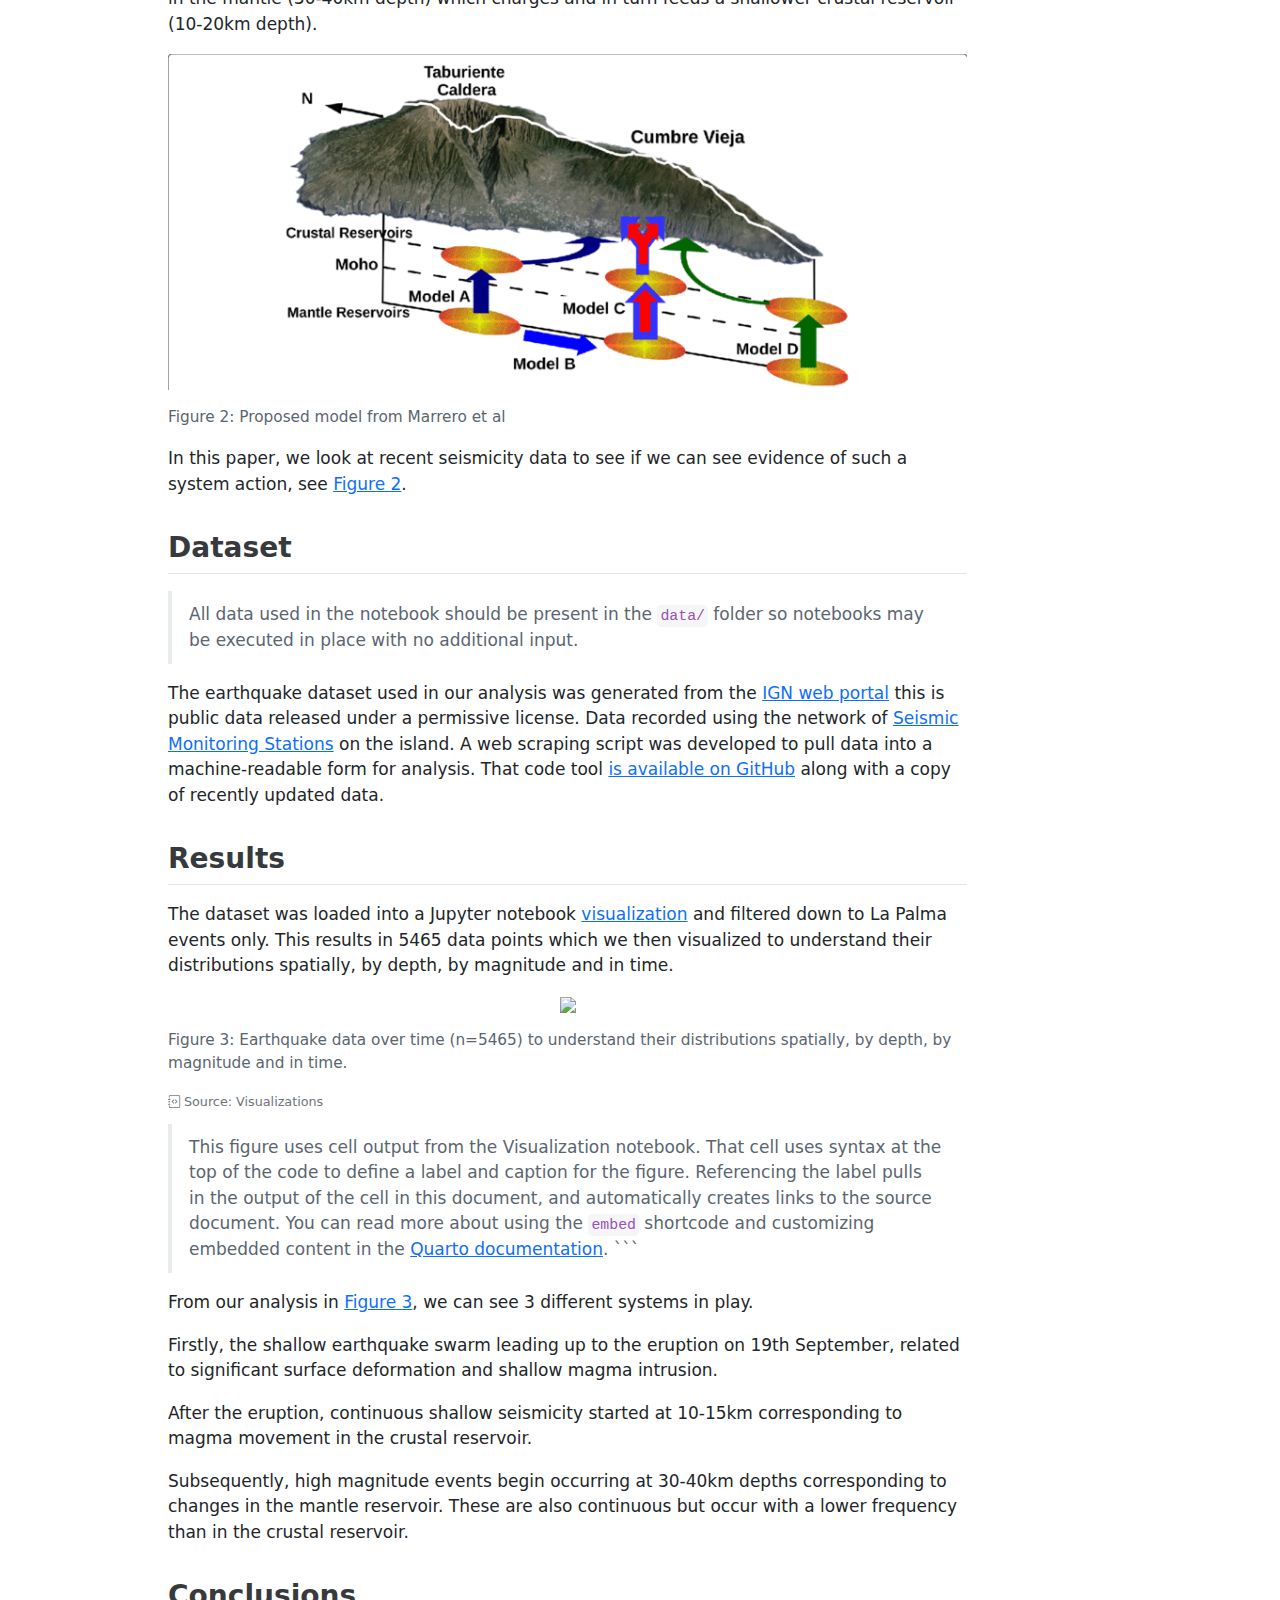
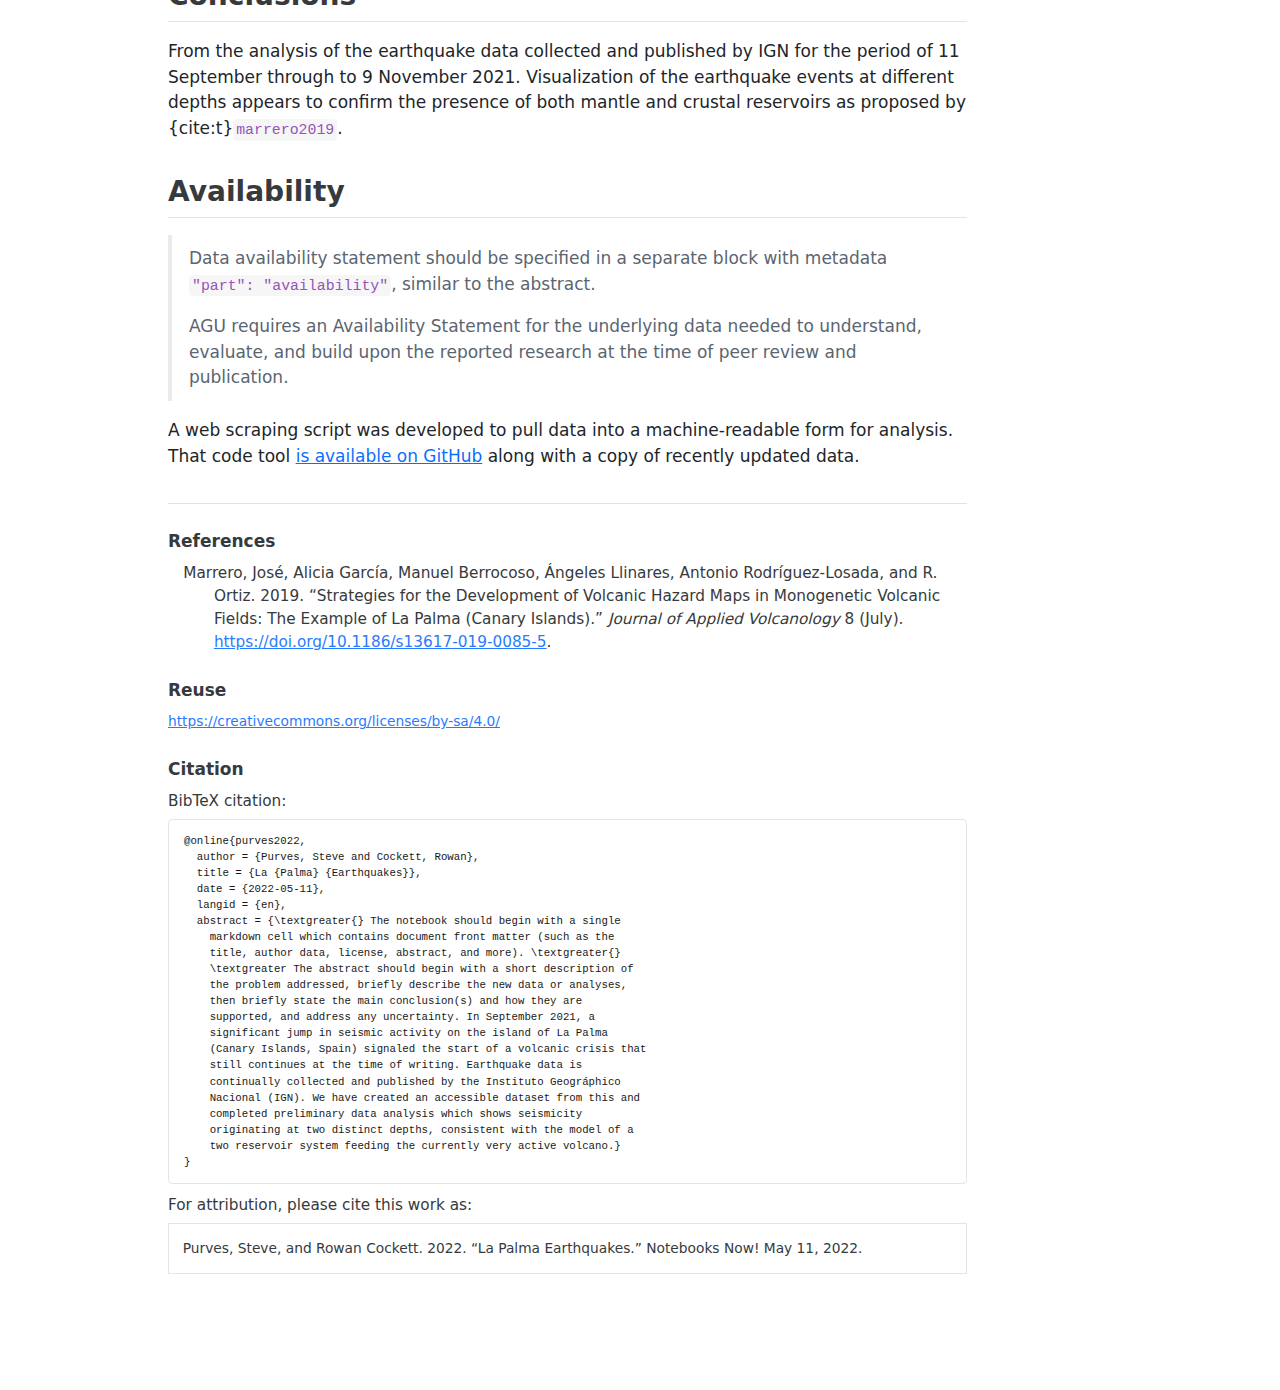
==== commit ccf7cb43: "Built site for gh-pages" ====
--- a/article.html
+++ b/article.html
@@ -2,7 +2,7 @@
 <html xmlns="http://www.w3.org/1999/xhtml" lang="en" xml:lang="en"><head>
 
 <meta charset="utf-8">
-<meta name="generator" content="quarto-1.4.20">
+<meta name="generator" content="quarto-1.4.22">
 
 <meta name="viewport" content="width=device-width, initial-scale=1.0, user-scalable=yes">
 
@@ -84,7 +84,7 @@
   <li><a href="#conclusions" id="toc-conclusions" class="nav-link" data-scroll-target="#conclusions">Conclusions</a></li>
   <li><a href="#availability" id="toc-availability" class="nav-link" data-scroll-target="#availability">Availability</a></li>
   </ul>
-<div class="quarto-alternate-formats"><h2>Other Formats</h2><ul><li><a href="article.pdf"><i class="bi bi-file-pdf"></i>PDF (agu)</a></li><li><a href="article.docx"><i class="bi bi-file-word"></i>MS Word</a></li><li><a href="article-meca.zip"><i class="bi bi-file"></i>MECA Archive</a></li></ul></div><div class="quarto-alternate-notebooks"><h2>Notebooks</h2><ul><li><a href="notebooks/visualization-figure-creation-seaborn.ipynb.html"><i class="bi bi-journal-code"></i>Visualizations</a></li></ul></div></nav>
+<div class="quarto-alternate-formats"><h2>Other Formats</h2><ul><li><a href="article.pdf"><i class="bi bi-file-pdf"></i>PDF (agu)</a></li><li><a href="article.docx"><i class="bi bi-file-word"></i>MS Word</a></li><li><a href="article-meca.zip"><i class="bi bi-file"></i>MECA Archive</a></li></ul></div><div class="quarto-alternate-notebooks"><h2>Notebooks</h2><ul><li><a href="notebooks/visualization-figure-creation-seaborn.ipynb.html"><i class="bi bi-journal-code"></i>Visualizations</a></li><li><a href="notebooks/data-screening.ipynb.html"><i class="bi bi-journal-code"></i>Data Screening</a></li></ul></div></nav>
 </div>
 <main class="content" id="quarto-document-content">
 
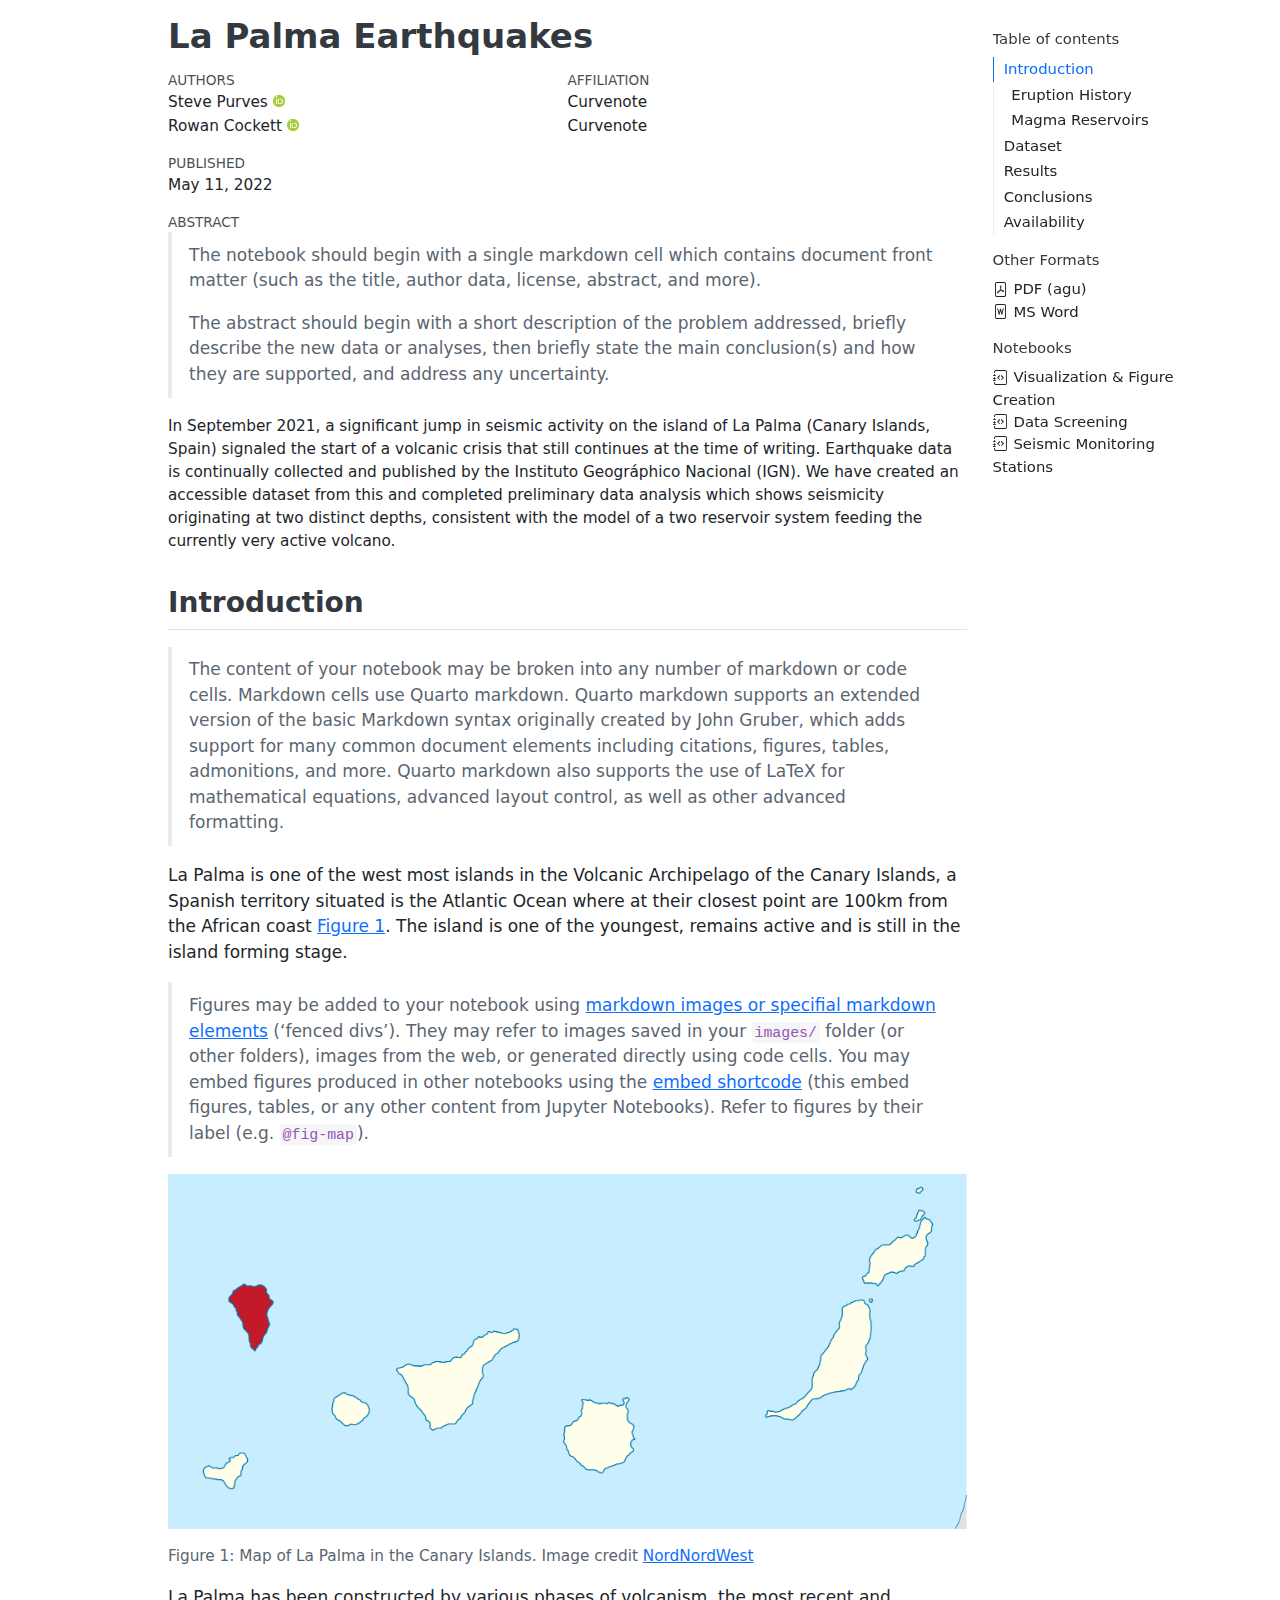
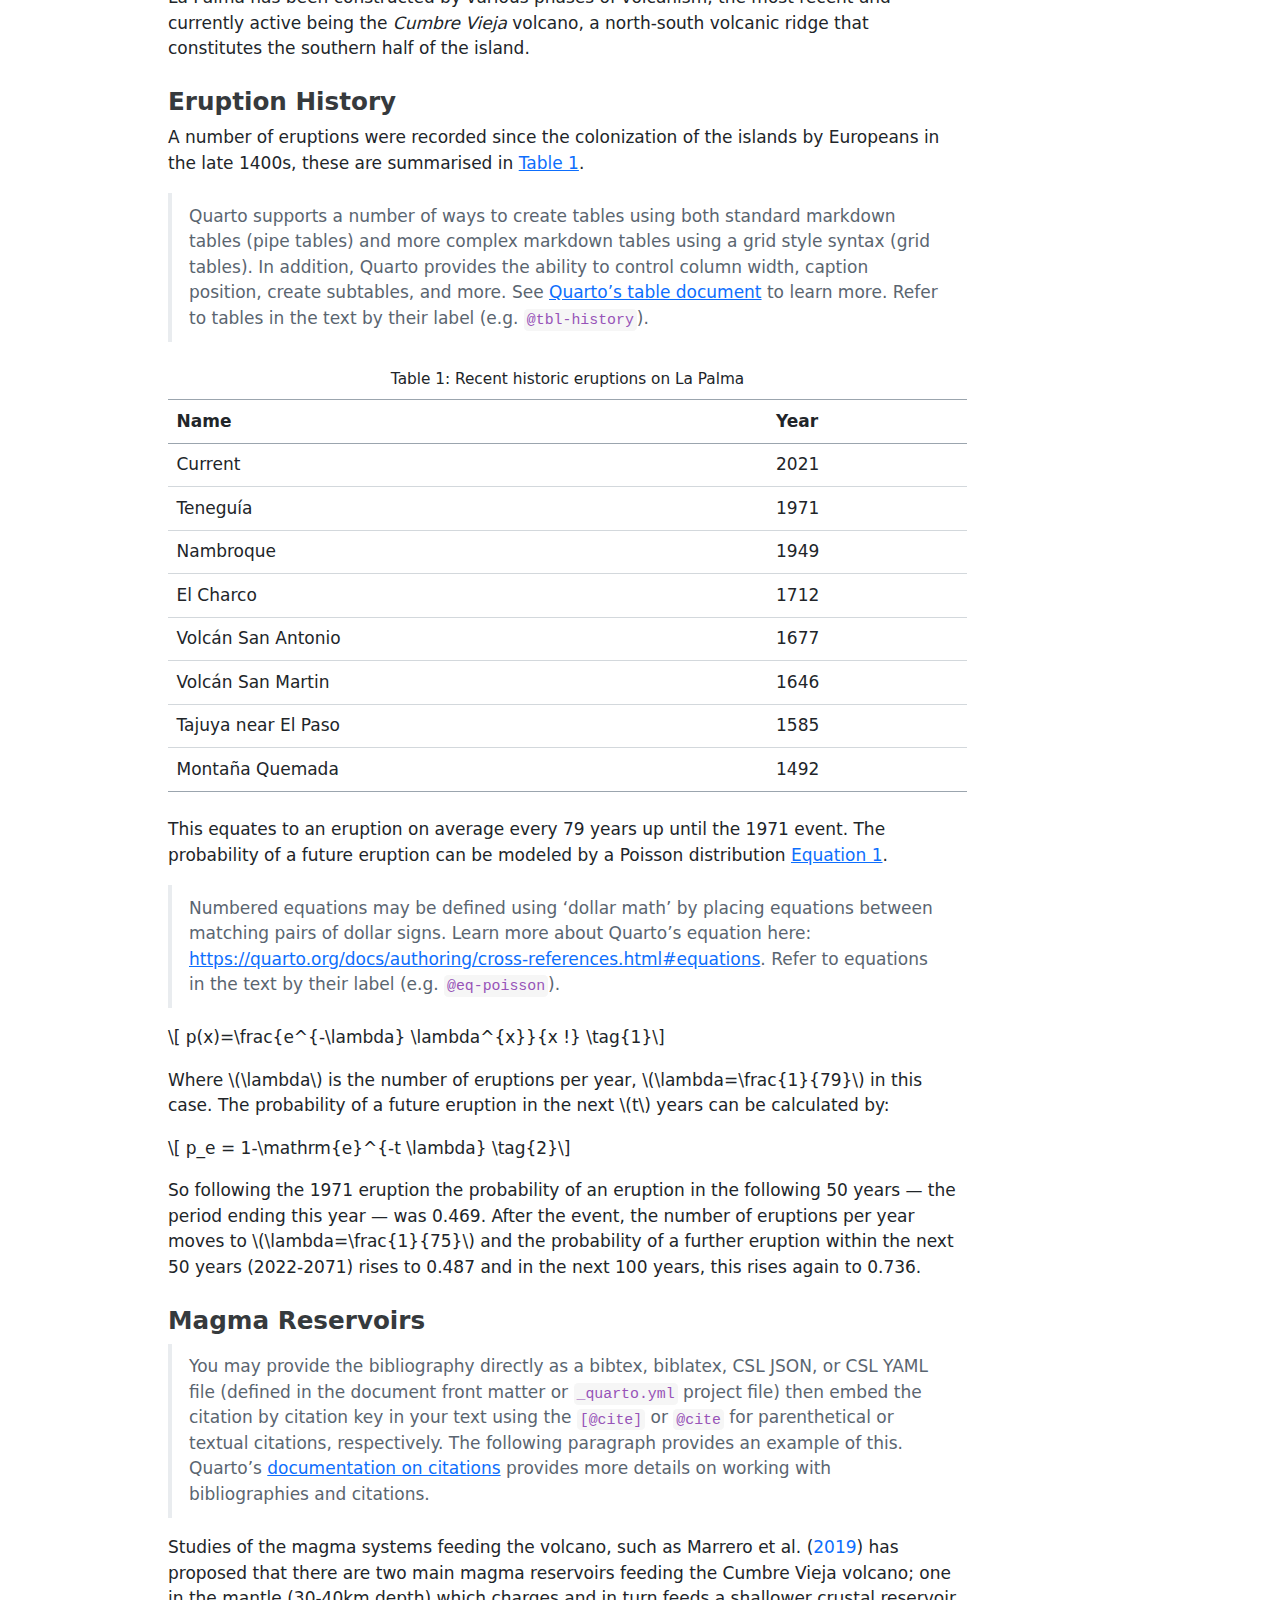
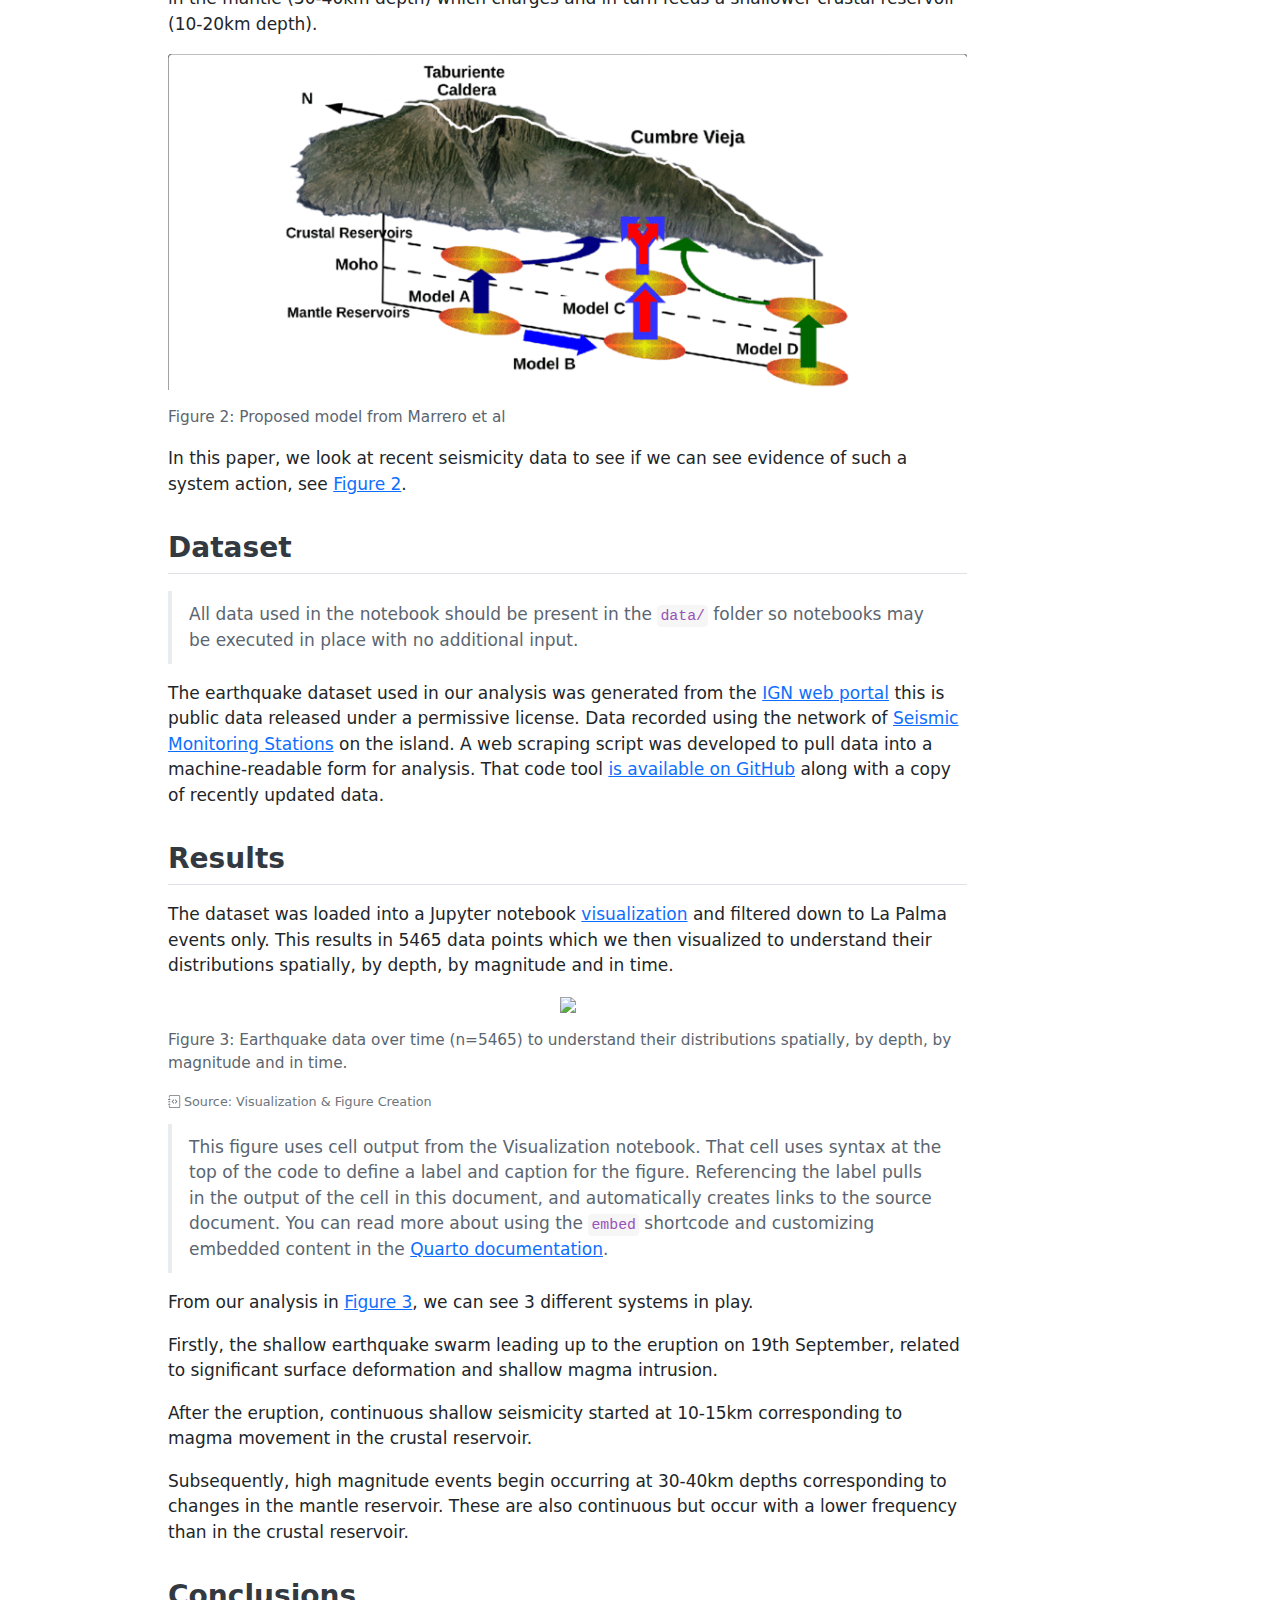
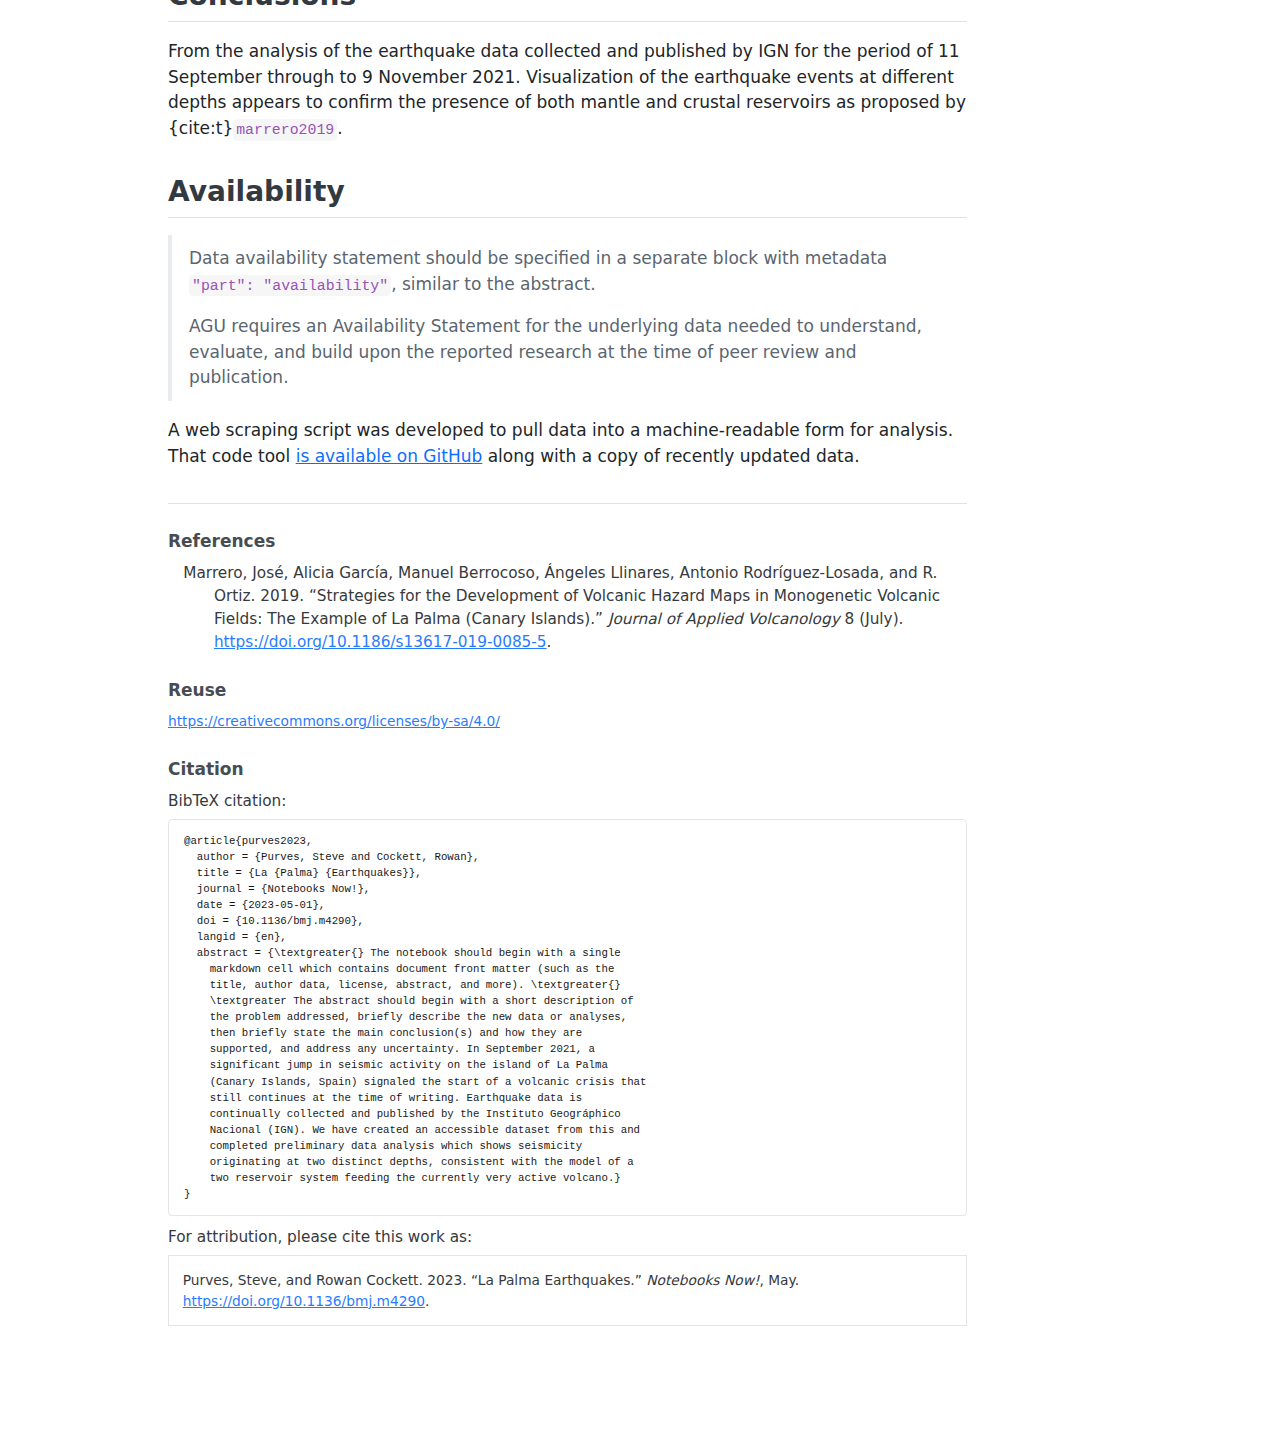
==== commit 946568e0: "Built site for gh-pages" ====
--- a/article.html
+++ b/article.html
@@ -2,7 +2,7 @@
 <html xmlns="http://www.w3.org/1999/xhtml" lang="en" xml:lang="en"><head>
 
 <meta charset="utf-8">
-<meta name="generator" content="quarto-1.4.22">
+<meta name="generator" content="quarto-1.4.67">
 
 <meta name="viewport" content="width=device-width, initial-scale=1.0, user-scalable=yes">
 
@@ -64,6 +64,23 @@
   <script src="https://polyfill.io/v3/polyfill.min.js?features=es6"></script>
   <script src="https://cdn.jsdelivr.net/npm/mathjax@3/es5/tex-chtml-full.js" type="text/javascript"></script>
 
+<meta name="citation_title" content="La Palma Earthquakes">
+<meta name="citation_abstract" content="&amp;amp;gt; The notebook should begin with a single markdown cell which contains document front matter (such as the title, author data, license, abstract, and more).
+>
+>The abstract should begin with a short description of the problem addressed, briefly describe the new data or analyses, then briefly state the main conclusion(s) and how they are supported, and address any uncertainty.
+
+In September 2021, a significant jump in seismic activity on the island of La Palma (Canary Islands, Spain) signaled the start of a volcanic crisis that still continues at the time of writing. Earthquake data is continually collected and published by the Instituto Geográphico Nacional (IGN). We have created an accessible dataset from this and completed preliminary data analysis which shows seismicity originating at two distinct depths, consistent with the model of a two reservoir system feeding the currently very active volcano.
+">
+<meta name="citation_keywords" content="La Palma,Earthquakes">
+<meta name="citation_author" content="Steve Purves">
+<meta name="citation_author" content="Rowan Cockett">
+<meta name="citation_publication_date" content="2022-05-11">
+<meta name="citation_cover_date" content="2022-05-11">
+<meta name="citation_year" content="2022">
+<meta name="citation_online_date" content="2022-05-11">
+<meta name="citation_language" content="en">
+<meta name="citation_journal_title" content="Notebooks Now!">
+<meta name="citation_reference" content="citation_title=Strategies for the development of volcanic hazard maps in monogenetic volcanic fields: The example of La Palma (Canary Islands);,citation_author=José Marrero;,citation_author=Alicia García;,citation_author=Manuel Berrocoso;,citation_author=Ángeles Llinares;,citation_author=Antonio Rodríguez-Losada;,citation_author=R. Ortiz;,citation_publication_date=2019-07;,citation_cover_date=2019-07;,citation_year=2019;,citation_doi=10.1186/s13617-019-0085-5;,citation_volume=8;,citation_journal_title=Journal of Applied Volcanology;">
 </head>
 
 <body>
@@ -84,7 +101,7 @@
   <li><a href="#conclusions" id="toc-conclusions" class="nav-link" data-scroll-target="#conclusions">Conclusions</a></li>
   <li><a href="#availability" id="toc-availability" class="nav-link" data-scroll-target="#availability">Availability</a></li>
   </ul>
-<div class="quarto-alternate-formats"><h2>Other Formats</h2><ul><li><a href="article.pdf"><i class="bi bi-file-pdf"></i>PDF (agu)</a></li><li><a href="article.docx"><i class="bi bi-file-word"></i>MS Word</a></li><li><a href="article-meca.zip"><i class="bi bi-file"></i>MECA Archive</a></li></ul></div><div class="quarto-alternate-notebooks"><h2>Notebooks</h2><ul><li><a href="notebooks/visualization-figure-creation-seaborn.ipynb.html"><i class="bi bi-journal-code"></i>Visualizations</a></li><li><a href="notebooks/data-screening.ipynb.html"><i class="bi bi-journal-code"></i>Data Screening</a></li></ul></div></nav>
+<div class="quarto-alternate-formats"><h2>Other Formats</h2><ul><li><a href="article.pdf"><i class="bi bi-file-pdf"></i>PDF (agu)</a></li><li><a href="article.docx"><i class="bi bi-file-word"></i>MS Word</a></li></ul></div><div class="quarto-alternate-notebooks"><h2>Notebooks</h2><ul><li><a href="notebooks/visualization-figure-creation-seaborn.ipynb.html"><i class="bi bi-journal-code"></i>Visualization &amp; Figure Creation</a></li><li><a href="notebooks/data-screening.ipynb.html"><i class="bi bi-journal-code"></i>Data Screening</a></li><li><a href="notebooks/seismic-monitoring-stations.qmd.html"><i class="bi bi-journal-code"></i>Seismic Monitoring Stations</a></li></ul></div></nav>
 </div>
 <main class="content" id="quarto-document-content">
 
@@ -258,9 +275,9 @@
 </div>
 </div>
 </div>
-<a class="quarto-notebook-link" id="nblink-1" href="notebooks/visualization-figure-creation-seaborn.ipynb.html#cell-fig-timeline">Source: Visualizations</a></div>
-<blockquote class="blockquote">
-<p>This figure uses cell output from the Visualization notebook. That cell uses syntax at the top of the code to define a label and caption for the figure. Referencing the label pulls in the output of the cell in this document, and automatically creates links to the source document. You can read more about using the <code>embed</code> shortcode and customizing embedded content in the <a href="https://quarto.org/docs/authoring/notebook-embed.html">Quarto documentation</a>. ```</p>
+<a class="quarto-notebook-link" id="nblink-1" href="notebooks/visualization-figure-creation-seaborn.ipynb.html#cell-fig-timeline">Source: Visualization &amp; Figure Creation</a></div>
+<blockquote class="blockquote">
+<p>This figure uses cell output from the Visualization notebook. That cell uses syntax at the top of the code to define a label and caption for the figure. Referencing the label pulls in the output of the cell in this document, and automatically creates links to the source document. You can read more about using the <code>embed</code> shortcode and customizing embedded content in the <a href="https://quarto.org/docs/authoring/notebook-embed.html">Quarto documentation</a>.</p>
 </blockquote>
 <p>From our analysis in <a href="#fig-timeline" class="quarto-xref">Figure&nbsp;3</a>, we can see 3 different systems in play.</p>
 <p>Firstly, the shallow earthquake swarm leading up to the eruption on 19th September, related to significant surface deformation and shallow magma intrusion.</p>
@@ -285,10 +302,12 @@
 <div id="ref-marrero2019" class="csl-entry" role="listitem">
 Marrero, José, Alicia García, Manuel Berrocoso, Ángeles Llinares, Antonio Rodríguez-Losada, and R. Ortiz. 2019. <span>“Strategies for the Development of Volcanic Hazard Maps in Monogenetic Volcanic Fields: The Example of <span>La</span> <span>Palma</span> (<span>Canary</span> <span>Islands</span>).”</span> <em>Journal of Applied Volcanology</em> 8 (July). <a href="https://doi.org/10.1186/s13617-019-0085-5">https://doi.org/10.1186/s13617-019-0085-5</a>.
 </div>
-</div></section><section class="quarto-appendix-contents"><h2 class="anchored quarto-appendix-heading">Reuse</h2><div id="quarto-reuse" class="quarto-appendix-contents"><div><a rel="license" href="https://creativecommons.org/licenses/by-sa/4.0/">https://creativecommons.org/licenses/by-sa/4.0/</a></div></div></section><section class="quarto-appendix-contents"><h2 class="anchored quarto-appendix-heading">Citation</h2><div><div class="quarto-appendix-secondary-label">BibTeX citation:</div><pre class="sourceCode code-with-copy quarto-appendix-bibtex"><code class="sourceCode bibtex">@online{purves2022,
+</div></section><section class="quarto-appendix-contents"><h2 class="anchored quarto-appendix-heading">Reuse</h2><div id="quarto-reuse" class="quarto-appendix-contents"><div><a rel="license" href="https://creativecommons.org/licenses/by-sa/4.0/">https://creativecommons.org/licenses/by-sa/4.0/</a></div></div></section><section class="quarto-appendix-contents"><h2 class="anchored quarto-appendix-heading">Citation</h2><div><div class="quarto-appendix-secondary-label">BibTeX citation:</div><pre class="sourceCode code-with-copy quarto-appendix-bibtex"><code class="sourceCode bibtex">@article{purves2023,
   author = {Purves, Steve and Cockett, Rowan},
   title = {La {Palma} {Earthquakes}},
-  date = {2022-05-11},
+  journal = {Notebooks Now!},
+  date = {2023-05-01},
+  doi = {10.1136/bmj.m4290},
   langid = {en},
   abstract = {\textgreater{} The notebook should begin with a single
     markdown cell which contains document front matter (such as the
@@ -306,9 +325,9 @@
     originating at two distinct depths, consistent with the model of a
     two reservoir system feeding the currently very active volcano.}
 }
-</code><button title="Copy to Clipboard" class="code-copy-button"><i class="bi"></i></button></pre><div class="quarto-appendix-secondary-label">For attribution, please cite this work as:</div><div id="ref-purves2022" class="csl-entry quarto-appendix-citeas" role="listitem">
-Purves, Steve, and Rowan Cockett. 2022. <span>“La Palma
-Earthquakes.”</span> Notebooks Now! May 11, 2022.
+</code><button title="Copy to Clipboard" class="code-copy-button"><i class="bi"></i></button></pre><div class="quarto-appendix-secondary-label">For attribution, please cite this work as:</div><div id="ref-purves2023" class="csl-entry quarto-appendix-citeas" role="listitem">
+Purves, Steve, and Rowan Cockett. 2023. <span>“La Palma
+Earthquakes.”</span> <em>Notebooks Now!</em>, May. <a href="https://doi.org/10.1136/bmj.m4290">https://doi.org/10.1136/bmj.m4290</a>.
 </div></div></section></div></main>
 <!-- /main column -->
 <script id="quarto-html-after-body" type="application/javascript">
@@ -427,19 +446,23 @@
       try { href = new URL(href).hash; } catch {}
       const id = href.replace(/^#\/?/, "");
       const note = window.document.getElementById(id);
-      if (id.startsWith('sec-')) {
-        // Special case sections, only their first couple elements
-        const container = document.createElement("div");
-        if (note.children.length > 2) {
-          for (let i = 0; i < 2; i++) {
-            container.appendChild(note.children[i].cloneNode(true));
+      if (note !== null) {
+        if (id.startsWith('sec-')) {
+          // Special case sections, only their first couple elements
+          const container = document.createElement("div");
+          if (note.children && note.children.length > 2) {
+            for (let i = 0; i < 2; i++) {
+              container.appendChild(note.children[i].cloneNode(true));
+            }
+            return container.innerHTML
+          } else {
+            return note.innerHTML;
           }
-          return container.innerHTML
         } else {
           return note.innerHTML;
         }
       } else {
-        return note.innerHTML;
+        return "";
       }
     });
   }
